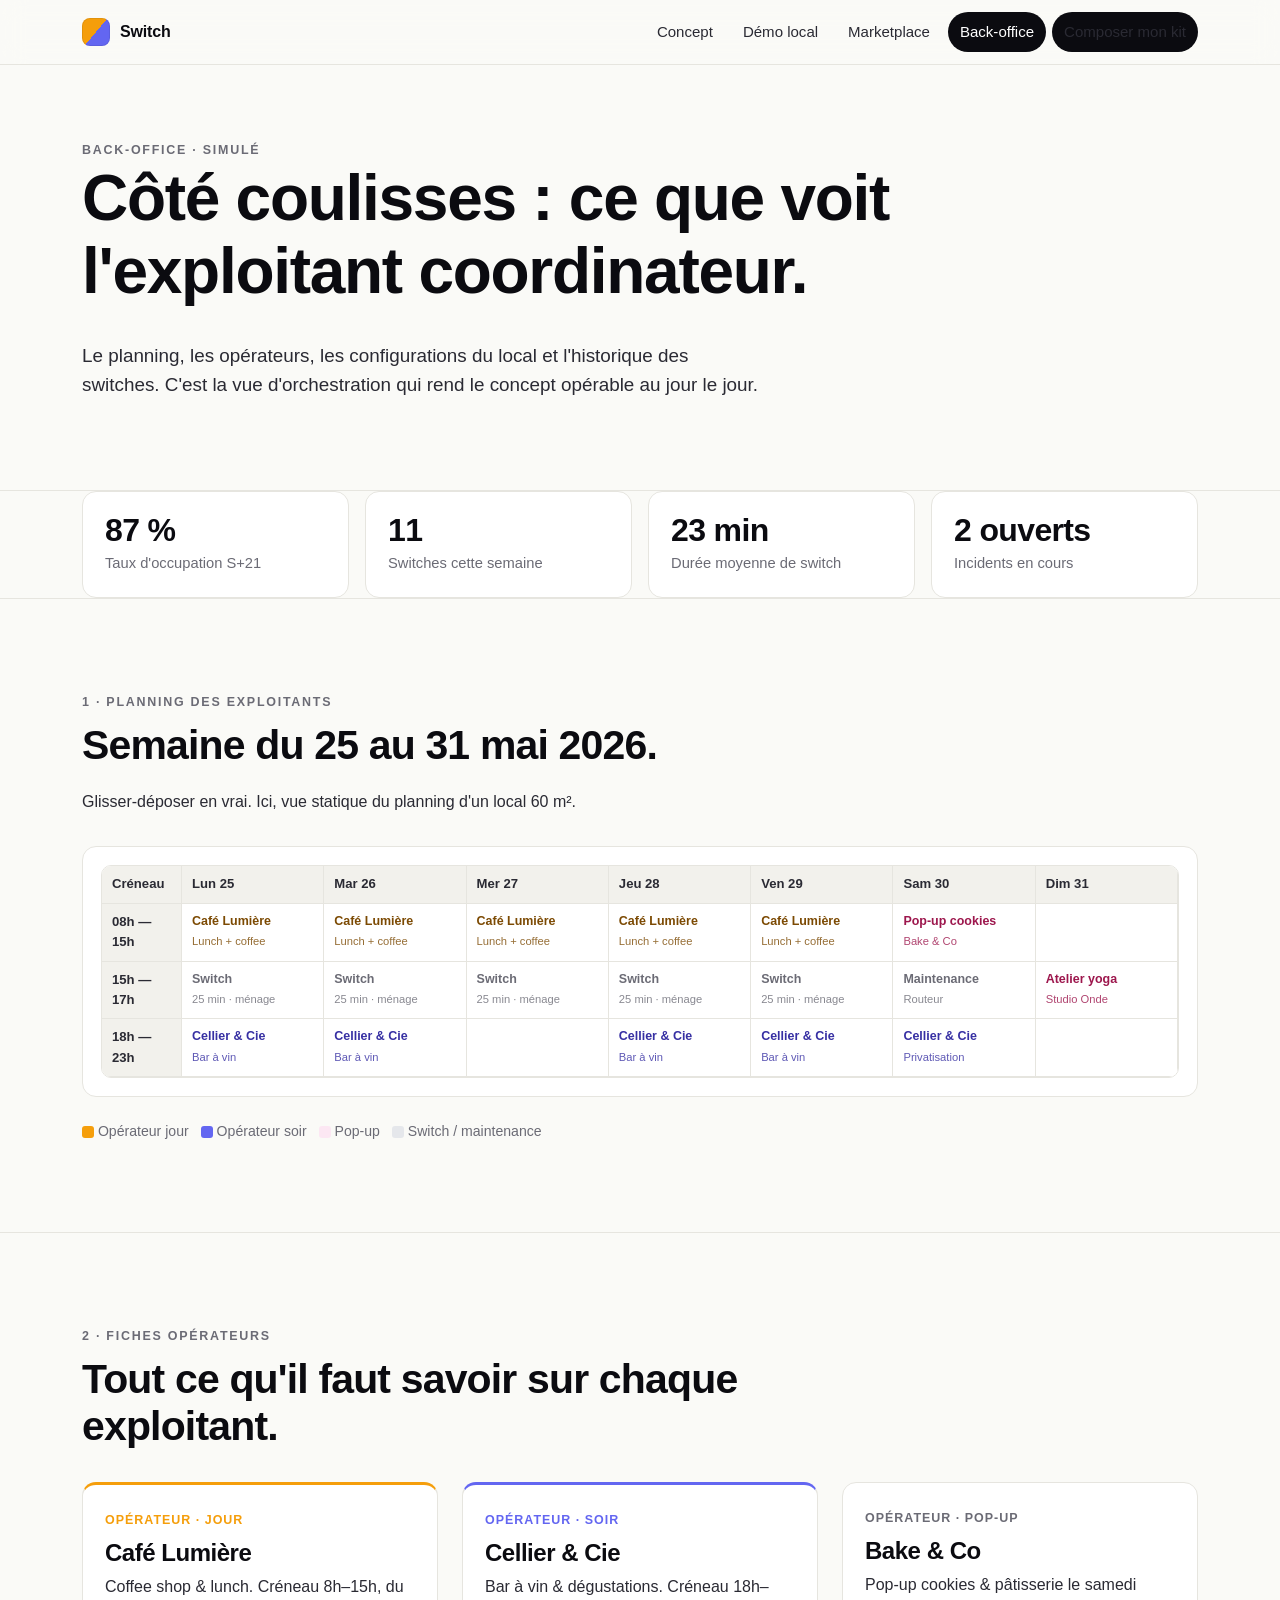
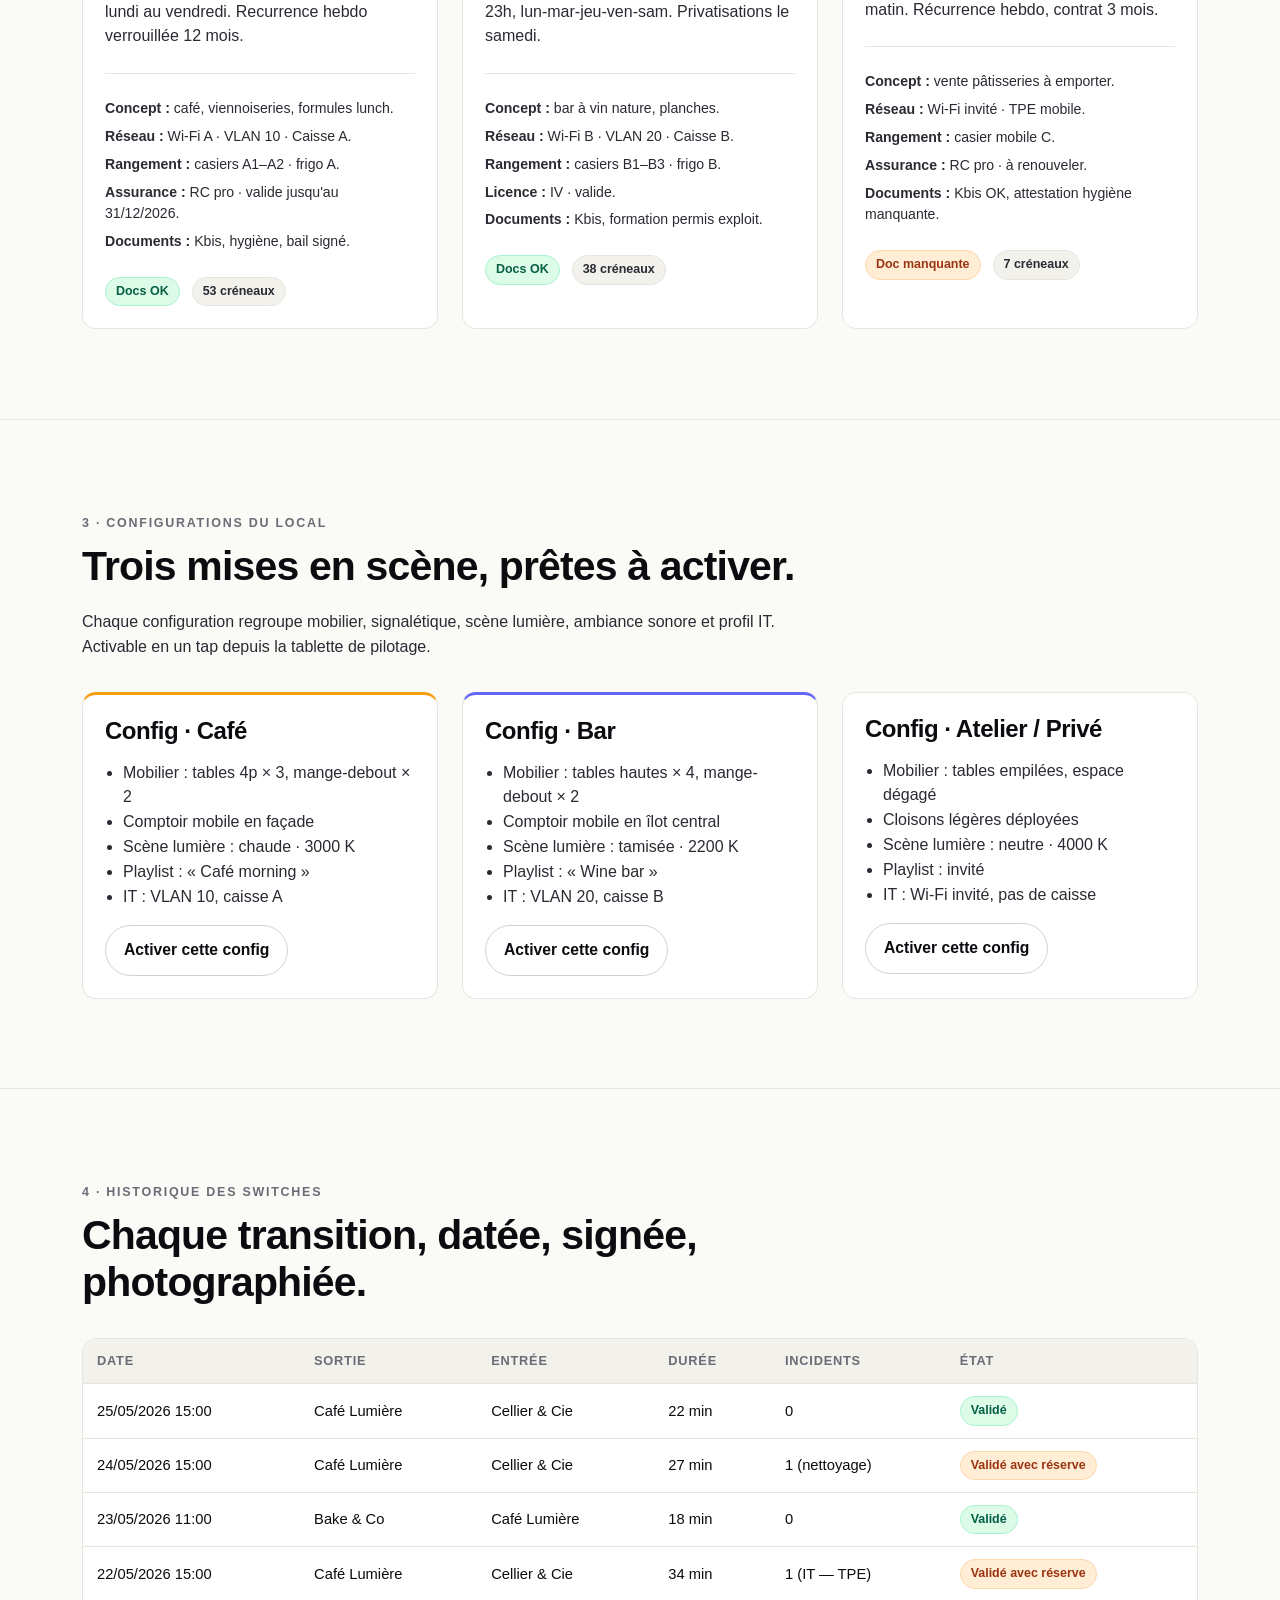
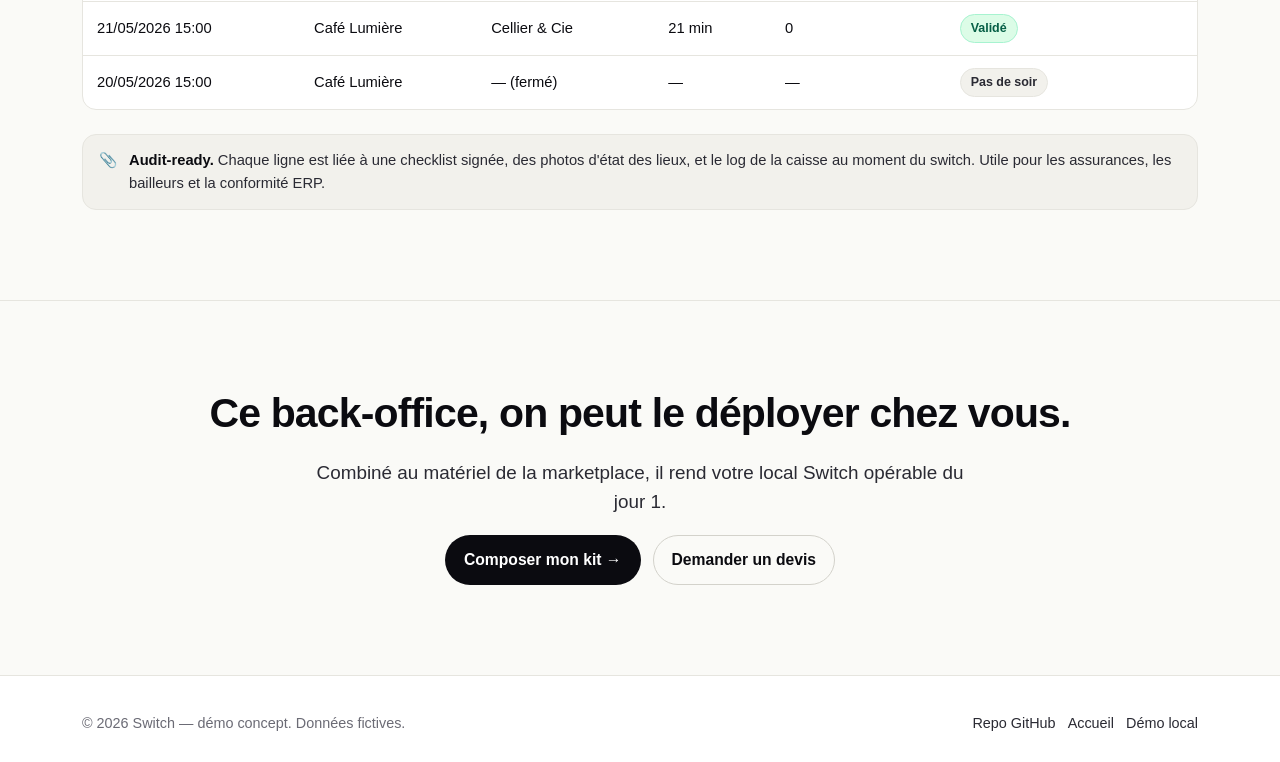
==== docs/backoffice.html @ d5fad893 "Add Switch GitHub Pages demo site (4 pages: concept, demo, marketplace, back-office). Static, no bui" ====
<!doctype html>
<html lang="fr">
<head>
  <meta charset="utf-8" />
  <meta name="viewport" content="width=device-width, initial-scale=1" />
  <title>Switch — Back-office simulé</title>
  <meta name="description" content="Vue back-office : planning des exploitants, fiches opérateurs, configurations du local, checklists et historique des switches." />
  <link rel="preconnect" href="https://rsms.me/" />
  <link rel="stylesheet" href="https://rsms.me/inter/inter.css" />
  <link rel="stylesheet" href="assets/css/style.css" />
  <link rel="icon" href="data:image/svg+xml,%3Csvg xmlns='http://www.w3.org/2000/svg' viewBox='0 0 32 32'%3E%3Cdefs%3E%3ClinearGradient id='g' x1='0' x2='1' y1='0' y2='1'%3E%3Cstop offset='0' stop-color='%23F59E0B'/%3E%3Cstop offset='1' stop-color='%236366F1'/%3E%3C/linearGradient%3E%3C/defs%3E%3Crect width='32' height='32' rx='7' fill='url(%23g)'/%3E%3C/svg%3E" />
</head>
<body>

<header class="nav">
  <div class="container nav-inner">
    <a class="brand" href="index.html">
      <span class="brand-mark" aria-hidden="true"></span>
      <span>Switch</span>
    </a>
    <nav class="nav-links" aria-label="Navigation principale">
      <a href="index.html">Concept</a>
      <a href="demo.html">Démo local</a>
      <a href="marketplace.html">Marketplace</a>
      <a href="backoffice.html">Back-office</a>
      <a class="nav-cta" href="marketplace.html#configurateur">Composer mon kit</a>
    </nav>
    <button class="nav-toggle" aria-label="Ouvrir le menu">☰</button>
  </div>
</header>

<section style="padding-block: clamp(40px, 6vw, 72px);">
  <div class="container">
    <span class="eyebrow">Back-office · simulé</span>
    <h1>Côté coulisses : ce que voit l'exploitant coordinateur.</h1>
    <p class="lead">
      Le planning, les opérateurs, les configurations du local et l'historique des switches. C'est la vue d'orchestration qui rend le concept opérable au jour le jour.
    </p>
  </div>
</section>

<!-- KPIs -->
<section style="padding-block: 0;">
  <div class="container">
    <div class="stats">
      <div class="stat"><div class="num">87 %</div><div class="lbl">Taux d'occupation S+21</div></div>
      <div class="stat"><div class="num">11</div><div class="lbl">Switches cette semaine</div></div>
      <div class="stat"><div class="num">23 min</div><div class="lbl">Durée moyenne de switch</div></div>
      <div class="stat"><div class="num">2 ouverts</div><div class="lbl">Incidents en cours</div></div>
    </div>
  </div>
</section>

<!-- PLANNING -->
<section>
  <div class="container">
    <div class="section-head">
      <span class="eyebrow">1 · Planning des exploitants</span>
      <h2>Semaine du 25 au 31 mai 2026.</h2>
      <p>Glisser-déposer en vrai. Ici, vue statique du planning d'un local 60&nbsp;m².</p>
    </div>

    <div class="planning" aria-label="Planning hebdomadaire">
      <div class="planning-grid">
        <div class="ph">Créneau</div>
        <div class="ph">Lun 25</div>
        <div class="ph">Mar 26</div>
        <div class="ph">Mer 27</div>
        <div class="ph">Jeu 28</div>
        <div class="ph">Ven 29</div>
        <div class="ph">Sam 30</div>
        <div class="ph">Dim 31</div>

        <div class="ph">08h — 15h</div>
        <div class="slot slot--day"><strong>Café Lumière</strong><span>Lunch + coffee</span></div>
        <div class="slot slot--day"><strong>Café Lumière</strong><span>Lunch + coffee</span></div>
        <div class="slot slot--day"><strong>Café Lumière</strong><span>Lunch + coffee</span></div>
        <div class="slot slot--day"><strong>Café Lumière</strong><span>Lunch + coffee</span></div>
        <div class="slot slot--day"><strong>Café Lumière</strong><span>Lunch + coffee</span></div>
        <div class="slot slot--popup"><strong>Pop-up cookies</strong><span>Bake & Co</span></div>
        <div class="slot"></div>

        <div class="ph">15h — 17h</div>
        <div class="slot slot--maint"><strong>Switch</strong><span>25 min · ménage</span></div>
        <div class="slot slot--maint"><strong>Switch</strong><span>25 min · ménage</span></div>
        <div class="slot slot--maint"><strong>Switch</strong><span>25 min · ménage</span></div>
        <div class="slot slot--maint"><strong>Switch</strong><span>25 min · ménage</span></div>
        <div class="slot slot--maint"><strong>Switch</strong><span>25 min · ménage</span></div>
        <div class="slot slot--maint"><strong>Maintenance</strong><span>Routeur</span></div>
        <div class="slot slot--popup"><strong>Atelier yoga</strong><span>Studio Onde</span></div>

        <div class="ph">18h — 23h</div>
        <div class="slot slot--night"><strong>Cellier &amp; Cie</strong><span>Bar à vin</span></div>
        <div class="slot slot--night"><strong>Cellier &amp; Cie</strong><span>Bar à vin</span></div>
        <div class="slot"></div>
        <div class="slot slot--night"><strong>Cellier &amp; Cie</strong><span>Bar à vin</span></div>
        <div class="slot slot--night"><strong>Cellier &amp; Cie</strong><span>Bar à vin</span></div>
        <div class="slot slot--night"><strong>Cellier &amp; Cie</strong><span>Privatisation</span></div>
        <div class="slot"></div>
      </div>
    </div>

    <div class="flex mt-3" style="font-size:.88rem; color: var(--muted);">
      <span><span class="sw" style="background:var(--day); width:12px; height:12px; display:inline-block; border-radius:3px; vertical-align:-2px;"></span> Opérateur jour</span>
      <span><span class="sw" style="background:var(--night); width:12px; height:12px; display:inline-block; border-radius:3px; vertical-align:-2px;"></span> Opérateur soir</span>
      <span><span class="sw" style="background:#FCE7F3; width:12px; height:12px; display:inline-block; border-radius:3px; vertical-align:-2px;"></span> Pop-up</span>
      <span><span class="sw" style="background:#E5E7EB; width:12px; height:12px; display:inline-block; border-radius:3px; vertical-align:-2px;"></span> Switch / maintenance</span>
    </div>
  </div>
</section>

<!-- FICHES OPERATEURS -->
<section>
  <div class="container">
    <div class="section-head">
      <span class="eyebrow">2 · Fiches opérateurs</span>
      <h2>Tout ce qu'il faut savoir sur chaque exploitant.</h2>
    </div>

    <div class="grid grid-3">
      <article class="card card-day">
        <div class="card-flag" style="color:var(--day)">Opérateur · Jour</div>
        <h3>Café Lumière</h3>
        <p>Coffee shop &amp; lunch. Créneau 8h–15h, du lundi au vendredi. Recurrence hebdo verrouillée 12 mois.</p>
        <div class="divider"></div>
        <div style="font-size:.88rem; color: var(--ink-2); display:grid; gap:6px;">
          <div><strong>Concept&nbsp;:</strong> café, viennoiseries, formules lunch.</div>
          <div><strong>Réseau&nbsp;:</strong> Wi-Fi A · VLAN 10 · Caisse A.</div>
          <div><strong>Rangement&nbsp;:</strong> casiers A1–A2 · frigo A.</div>
          <div><strong>Assurance&nbsp;:</strong> RC pro · valide jusqu'au 31/12/2026.</div>
          <div><strong>Documents&nbsp;:</strong> Kbis, hygiène, bail signé.</div>
        </div>
        <div class="flex mt-3">
          <span class="badge badge--ok">Docs OK</span>
          <span class="badge">53 créneaux</span>
        </div>
      </article>

      <article class="card card-night">
        <div class="card-flag" style="color:var(--night)">Opérateur · Soir</div>
        <h3>Cellier &amp; Cie</h3>
        <p>Bar à vin &amp; dégustations. Créneau 18h–23h, lun-mar-jeu-ven-sam. Privatisations le samedi.</p>
        <div class="divider"></div>
        <div style="font-size:.88rem; color: var(--ink-2); display:grid; gap:6px;">
          <div><strong>Concept&nbsp;:</strong> bar à vin nature, planches.</div>
          <div><strong>Réseau&nbsp;:</strong> Wi-Fi B · VLAN 20 · Caisse B.</div>
          <div><strong>Rangement&nbsp;:</strong> casiers B1–B3 · frigo B.</div>
          <div><strong>Licence&nbsp;:</strong> IV · valide.</div>
          <div><strong>Documents&nbsp;:</strong> Kbis, formation permis exploit.</div>
        </div>
        <div class="flex mt-3">
          <span class="badge badge--ok">Docs OK</span>
          <span class="badge">38 créneaux</span>
        </div>
      </article>

      <article class="card">
        <div class="card-flag">Opérateur · Pop-up</div>
        <h3>Bake &amp; Co</h3>
        <p>Pop-up cookies &amp; pâtisserie le samedi matin. Récurrence hebdo, contrat 3 mois.</p>
        <div class="divider"></div>
        <div style="font-size:.88rem; color: var(--ink-2); display:grid; gap:6px;">
          <div><strong>Concept&nbsp;:</strong> vente pâtisseries à emporter.</div>
          <div><strong>Réseau&nbsp;:</strong> Wi-Fi invité · TPE mobile.</div>
          <div><strong>Rangement&nbsp;:</strong> casier mobile C.</div>
          <div><strong>Assurance&nbsp;:</strong> RC pro · à renouveler.</div>
          <div><strong>Documents&nbsp;:</strong> Kbis OK, attestation hygiène manquante.</div>
        </div>
        <div class="flex mt-3">
          <span class="badge badge--warn">Doc manquante</span>
          <span class="badge">7 créneaux</span>
        </div>
      </article>
    </div>
  </div>
</section>

<!-- CONFIGURATIONS LOCAL -->
<section>
  <div class="container">
    <div class="section-head">
      <span class="eyebrow">3 · Configurations du local</span>
      <h2>Trois mises en scène, prêtes à activer.</h2>
      <p>Chaque configuration regroupe mobilier, signalétique, scène lumière, ambiance sonore et profil IT. Activable en un tap depuis la tablette de pilotage.</p>
    </div>

    <div class="grid grid-3">
      <div class="card card-day">
        <h3>Config · Café</h3>
        <ul style="padding-left:18px; color:var(--ink-2);">
          <li>Mobilier&nbsp;: tables 4p × 3, mange-debout × 2</li>
          <li>Comptoir mobile en façade</li>
          <li>Scène lumière&nbsp;: chaude · 3000 K</li>
          <li>Playlist&nbsp;: « Café morning »</li>
          <li>IT&nbsp;: VLAN 10, caisse A</li>
        </ul>
        <a class="btn btn-ghost" href="#">Activer cette config</a>
      </div>
      <div class="card card-night">
        <h3>Config · Bar</h3>
        <ul style="padding-left:18px; color:var(--ink-2);">
          <li>Mobilier&nbsp;: tables hautes × 4, mange-debout × 2</li>
          <li>Comptoir mobile en îlot central</li>
          <li>Scène lumière&nbsp;: tamisée · 2200 K</li>
          <li>Playlist&nbsp;: « Wine bar »</li>
          <li>IT&nbsp;: VLAN 20, caisse B</li>
        </ul>
        <a class="btn btn-ghost" href="#">Activer cette config</a>
      </div>
      <div class="card">
        <h3>Config · Atelier / Privé</h3>
        <ul style="padding-left:18px; color:var(--ink-2);">
          <li>Mobilier&nbsp;: tables empilées, espace dégagé</li>
          <li>Cloisons légères déployées</li>
          <li>Scène lumière&nbsp;: neutre · 4000 K</li>
          <li>Playlist&nbsp;: invité</li>
          <li>IT&nbsp;: Wi-Fi invité, pas de caisse</li>
        </ul>
        <a class="btn btn-ghost" href="#">Activer cette config</a>
      </div>
    </div>
  </div>
</section>

<!-- HISTORIQUE -->
<section>
  <div class="container">
    <div class="section-head">
      <span class="eyebrow">4 · Historique des switches</span>
      <h2>Chaque transition, datée, signée, photographiée.</h2>
    </div>

    <div class="table-wrap">
      <table class="bo">
        <thead>
          <tr>
            <th>Date</th>
            <th>Sortie</th>
            <th>Entrée</th>
            <th>Durée</th>
            <th>Incidents</th>
            <th>État</th>
          </tr>
        </thead>
        <tbody>
          <tr>
            <td>25/05/2026 15:00</td>
            <td>Café Lumière</td>
            <td>Cellier &amp; Cie</td>
            <td>22 min</td>
            <td>0</td>
            <td><span class="badge badge--ok">Validé</span></td>
          </tr>
          <tr>
            <td>24/05/2026 15:00</td>
            <td>Café Lumière</td>
            <td>Cellier &amp; Cie</td>
            <td>27 min</td>
            <td>1 (nettoyage)</td>
            <td><span class="badge badge--warn">Validé avec réserve</span></td>
          </tr>
          <tr>
            <td>23/05/2026 11:00</td>
            <td>Bake &amp; Co</td>
            <td>Café Lumière</td>
            <td>18 min</td>
            <td>0</td>
            <td><span class="badge badge--ok">Validé</span></td>
          </tr>
          <tr>
            <td>22/05/2026 15:00</td>
            <td>Café Lumière</td>
            <td>Cellier &amp; Cie</td>
            <td>34 min</td>
            <td>1 (IT — TPE)</td>
            <td><span class="badge badge--warn">Validé avec réserve</span></td>
          </tr>
          <tr>
            <td>21/05/2026 15:00</td>
            <td>Café Lumière</td>
            <td>Cellier &amp; Cie</td>
            <td>21 min</td>
            <td>0</td>
            <td><span class="badge badge--ok">Validé</span></td>
          </tr>
          <tr>
            <td>20/05/2026 15:00</td>
            <td>Café Lumière</td>
            <td>— (fermé)</td>
            <td>—</td>
            <td>—</td>
            <td><span class="badge">Pas de soir</span></td>
          </tr>
        </tbody>
      </table>
    </div>

    <div class="notice mt-3">
      <span aria-hidden="true">📎</span>
      <div><strong>Audit-ready.</strong> Chaque ligne est liée à une checklist signée, des photos d'état des lieux, et le log de la caisse au moment du switch. Utile pour les assurances, les bailleurs et la conformité ERP.</div>
    </div>
  </div>
</section>

<section>
  <div class="container center">
    <h2>Ce back-office, on peut le déployer chez vous.</h2>
    <p class="lead" style="margin-inline:auto">Combiné au matériel de la marketplace, il rend votre local Switch opérable du jour 1.</p>
    <div class="flex" style="justify-content:center; margin-top: 18px;">
      <a class="btn btn-primary" href="marketplace.html#configurateur">Composer mon kit →</a>
      <a class="btn btn-ghost" href="marketplace.html#devis">Demander un devis</a>
    </div>
  </div>
</section>

<footer class="site">
  <div class="container">
    <div>© <span data-year>2026</span> Switch — démo concept. Données fictives.</div>
    <div class="flex">
      <a href="https://github.com/chtabay/Switch" target="_blank" rel="noopener">Repo GitHub</a>
      <a href="index.html">Accueil</a>
      <a href="demo.html">Démo local</a>
    </div>
  </div>
</footer>

<script src="assets/js/main.js" defer></script>
</body>
</html>
---- docs/assets/css/style.css ----
/* ============================================================
   SWITCH — Design system
   Un local. Plusieurs commerces. Zéro chaos.
   ============================================================ */

:root {
  --bg: #FAFAF7;
  --bg-elev: #FFFFFF;
  --bg-soft: #F2F1EC;
  --ink: #0B0B10;
  --ink-2: #2A2A33;
  --muted: #6B6B75;
  --line: #E6E5DF;
  --line-strong: #D3D2CB;

  /* Switch — deux moments de la journée */
  --day: #F59E0B;          /* Ambre, café/jour */
  --day-soft: #FEF3C7;
  --night: #6366F1;        /* Indigo, bar/soir */
  --night-soft: #E0E7FF;

  --ok: #10B981;
  --warn: #F97316;
  --err: #EF4444;

  --radius: 14px;
  --radius-sm: 8px;
  --radius-lg: 22px;

  --shadow-sm: 0 1px 2px rgba(11, 11, 16, 0.04), 0 1px 1px rgba(11, 11, 16, 0.03);
  --shadow: 0 6px 24px rgba(11, 11, 16, 0.06), 0 2px 6px rgba(11, 11, 16, 0.04);
  --shadow-lg: 0 24px 60px rgba(11, 11, 16, 0.10), 0 8px 20px rgba(11, 11, 16, 0.06);

  --maxw: 1180px;
  --gutter: clamp(16px, 4vw, 32px);

  --font-sans: "Inter", -apple-system, BlinkMacSystemFont, "Segoe UI",
    Roboto, "Helvetica Neue", Arial, sans-serif;
  --font-mono: "JetBrains Mono", ui-monospace, SFMono-Regular, Menlo,
    Consolas, monospace;
}

/* ---------- Reset léger ---------- */
*, *::before, *::after { box-sizing: border-box; }
html { -webkit-text-size-adjust: 100%; scroll-behavior: smooth; }
body {
  margin: 0;
  background: var(--bg);
  color: var(--ink);
  font-family: var(--font-sans);
  font-size: 16px;
  line-height: 1.55;
  -webkit-font-smoothing: antialiased;
  text-rendering: optimizeLegibility;
}
img, svg { display: block; max-width: 100%; }
a { color: inherit; text-decoration: none; }
button { font: inherit; cursor: pointer; }

/* ---------- Typo ---------- */
h1, h2, h3, h4 {
  margin: 0 0 .5em;
  font-weight: 650;
  letter-spacing: -0.02em;
  line-height: 1.15;
}
h1 { font-size: clamp(2.2rem, 5vw + .5rem, 4rem); }
h2 { font-size: clamp(1.7rem, 2.2vw + .8rem, 2.6rem); }
h3 { font-size: clamp(1.15rem, 1vw + .8rem, 1.5rem); }
h4 { font-size: 1.05rem; }
p { margin: 0 0 1em; color: var(--ink-2); }
.lead { font-size: 1.18rem; color: var(--ink-2); max-width: 65ch; }
.muted { color: var(--muted); }
.eyebrow {
  text-transform: uppercase;
  letter-spacing: .14em;
  font-size: .78rem;
  font-weight: 600;
  color: var(--muted);
}

/* ---------- Layout ---------- */
.container {
  width: 100%;
  max-width: var(--maxw);
  margin: 0 auto;
  padding-inline: var(--gutter);
}
section { padding-block: clamp(48px, 7vw, 96px); }
section + section { border-top: 1px solid var(--line); }
.grid { display: grid; gap: clamp(16px, 2vw, 24px); }
.grid-2 { grid-template-columns: repeat(2, minmax(0, 1fr)); }
.grid-3 { grid-template-columns: repeat(3, minmax(0, 1fr)); }
.grid-4 { grid-template-columns: repeat(4, minmax(0, 1fr)); }
@media (max-width: 900px) {
  .grid-3, .grid-4 { grid-template-columns: repeat(2, minmax(0, 1fr)); }
}
@media (max-width: 600px) {
  .grid-2, .grid-3, .grid-4 { grid-template-columns: 1fr; }
}

/* ---------- Navbar ---------- */
.nav {
  position: sticky;
  top: 0;
  z-index: 50;
  background: rgba(250, 250, 247, .82);
  backdrop-filter: saturate(140%) blur(12px);
  -webkit-backdrop-filter: saturate(140%) blur(12px);
  border-bottom: 1px solid var(--line);
}
.nav-inner {
  display: flex;
  align-items: center;
  justify-content: space-between;
  height: 64px;
}
.brand {
  display: inline-flex;
  align-items: center;
  gap: 10px;
  font-weight: 700;
  letter-spacing: -.01em;
}
.brand-mark {
  width: 28px; height: 28px;
  border-radius: 8px;
  background:
    conic-gradient(from 220deg at 50% 50%, var(--day) 0 50%, var(--night) 50% 100%);
  box-shadow: inset 0 0 0 1px rgba(0, 0, 0, .08);
}
.nav-links {
  display: flex; gap: 6px; align-items: center;
}
.nav-links a {
  padding: 8px 12px;
  border-radius: 999px;
  color: var(--ink-2);
  font-size: .94rem;
  font-weight: 500;
}
.nav-links a:hover { background: var(--bg-soft); color: var(--ink); }
.nav-links a.is-active { background: var(--ink); color: var(--bg-elev); }
.nav-cta {
  background: var(--ink);
  color: var(--bg-elev);
  padding: 9px 14px;
  border-radius: 999px;
  font-weight: 600;
  font-size: .92rem;
}
.nav-toggle {
  display: none;
  background: transparent;
  border: 1px solid var(--line-strong);
  border-radius: 10px;
  padding: 8px 10px;
}
@media (max-width: 760px) {
  .nav-links { display: none; }
  .nav-toggle { display: inline-flex; }
  .nav-links.is-open {
    display: flex;
    position: absolute;
    top: 64px; left: 0; right: 0;
    flex-direction: column;
    background: var(--bg-elev);
    padding: 12px var(--gutter);
    border-bottom: 1px solid var(--line);
    gap: 2px;
  }
}

/* ---------- Boutons ---------- */
.btn {
  display: inline-flex;
  align-items: center;
  gap: 8px;
  padding: 12px 18px;
  border-radius: 999px;
  font-weight: 600;
  font-size: .98rem;
  border: 1px solid transparent;
  transition: transform .12s ease, background .15s ease, border-color .15s ease;
  white-space: nowrap;
}
.btn:active { transform: translateY(1px); }
.btn-primary { background: var(--ink); color: var(--bg-elev); }
.btn-primary:hover { background: #1a1a23; }
.btn-ghost { background: transparent; color: var(--ink); border-color: var(--line-strong); }
.btn-ghost:hover { background: var(--bg-soft); }
.btn-day { background: var(--day); color: #2a1f00; }
.btn-night { background: var(--night); color: #fff; }

/* ---------- Hero ---------- */
.hero {
  padding-block: clamp(64px, 10vw, 140px);
  background:
    radial-gradient(1200px 500px at 100% -10%, rgba(99, 102, 241, .12), transparent 60%),
    radial-gradient(900px 400px at -10% 110%, rgba(245, 158, 11, .18), transparent 60%);
}
.hero-inner {
  display: grid;
  grid-template-columns: 1.15fr .85fr;
  gap: clamp(24px, 4vw, 56px);
  align-items: center;
}
@media (max-width: 900px) { .hero-inner { grid-template-columns: 1fr; } }
.hero h1 .switch-word {
  display: inline-block;
  background: linear-gradient(95deg, var(--day) 0%, var(--day) 45%, var(--night) 55%, var(--night) 100%);
  background-size: 200% 100%;
  -webkit-background-clip: text;
  background-clip: text;
  color: transparent;
  animation: shift 8s ease-in-out infinite;
}
@keyframes shift {
  0%, 100% { background-position: 0% 50%; }
  50% { background-position: 100% 50%; }
}
.hero-actions { display: flex; gap: 12px; flex-wrap: wrap; margin-top: 22px; }
.hero-meta {
  display: flex; gap: 22px; flex-wrap: wrap;
  margin-top: 28px; color: var(--muted);
  font-size: .92rem;
}
.hero-meta strong { color: var(--ink); font-weight: 650; }

/* Hero visuel : "deux états" d'un même local */
.local-card {
  position: relative;
  border-radius: var(--radius-lg);
  background: var(--bg-elev);
  border: 1px solid var(--line);
  box-shadow: var(--shadow-lg);
  overflow: hidden;
  aspect-ratio: 4 / 3.2;
}
.local-card .scene {
  position: absolute; inset: 0;
  display: grid;
  grid-template-rows: auto 1fr auto;
  transition: opacity .6s ease, transform .6s ease;
}
.local-card .scene.is-hidden { opacity: 0; pointer-events: none; transform: scale(.98); }
.local-card .scene-head {
  display: flex; align-items: center; justify-content: space-between;
  padding: 14px 18px;
  font-weight: 700;
  font-size: .92rem;
  border-bottom: 1px solid var(--line);
}
.local-card .scene-head .pill { font-size: .78rem; padding: 4px 10px; border-radius: 999px; }
.scene--day { background: linear-gradient(180deg, #FFFBEB 0%, #FFFFFF 60%); }
.scene--day .pill { background: var(--day-soft); color: #7C4A03; }
.scene--night { background: linear-gradient(180deg, #EEF0FF 0%, #FFFFFF 60%); }
.scene--night .pill { background: var(--night-soft); color: #3730A3; }
.scene-floor {
  display: grid;
  grid-template-columns: 1.2fr 1fr;
  gap: 14px;
  padding: 18px;
}
.zone {
  border: 1px dashed var(--line-strong);
  border-radius: var(--radius);
  padding: 12px;
  min-height: 90px;
  background: rgba(255, 255, 255, .65);
  font-size: .86rem;
  color: var(--ink-2);
}
.zone strong { color: var(--ink); display: block; margin-bottom: 4px; font-size: .82rem; }
.scene-bar {
  display: flex; gap: 8px;
  padding: 12px 18px 16px;
  font-size: .82rem;
  color: var(--muted);
  border-top: 1px dashed var(--line);
}
.scene-bar .dot { width: 10px; height: 10px; border-radius: 50%; align-self: center; }
.scene--day .dot { background: var(--day); }
.scene--night .dot { background: var(--night); }
.switch-toggle {
  position: absolute;
  left: 50%; bottom: 14px;
  transform: translateX(-50%);
  background: var(--ink);
  color: var(--bg-elev);
  border-radius: 999px;
  padding: 10px 14px;
  display: inline-flex; align-items: center; gap: 10px;
  font-size: .85rem; font-weight: 600;
  border: none; cursor: pointer;
  box-shadow: var(--shadow);
}
.switch-toggle .knob {
  width: 26px; height: 14px; border-radius: 999px;
  background: rgba(255, 255, 255, .25);
  position: relative;
}
.switch-toggle .knob::after {
  content: "";
  position: absolute; top: 2px; left: 2px;
  width: 10px; height: 10px; border-radius: 50%;
  background: var(--day);
  transition: transform .25s ease, background .25s ease;
}
.local-card[data-mode="night"] .switch-toggle .knob::after {
  transform: translateX(12px);
  background: var(--night);
}

/* ---------- Cards ---------- */
.card {
  background: var(--bg-elev);
  border: 1px solid var(--line);
  border-radius: var(--radius);
  padding: 22px;
  transition: transform .15s ease, box-shadow .15s ease, border-color .15s ease;
}
.card:hover { box-shadow: var(--shadow); border-color: var(--line-strong); }
.card h3 { margin-bottom: .35em; }
.card p { color: var(--ink-2); margin-bottom: 0; }
.card .icon {
  width: 38px; height: 38px;
  border-radius: 10px;
  background: var(--bg-soft);
  display: inline-flex; align-items: center; justify-content: center;
  margin-bottom: 14px;
  font-size: 1.2rem;
}
.card-flag {
  display: inline-flex;
  align-items: center;
  gap: 6px;
  font-size: .78rem;
  font-weight: 600;
  text-transform: uppercase;
  letter-spacing: .08em;
  margin-bottom: 8px;
  color: var(--muted);
}
.card-day { border-top: 3px solid var(--day); }
.card-night { border-top: 3px solid var(--night); }
.card-ink { border-top: 3px solid var(--ink); }

/* ---------- Badges / pills ---------- */
.badge {
  display: inline-flex;
  align-items: center;
  gap: 6px;
  padding: 4px 10px;
  border-radius: 999px;
  font-size: .78rem;
  font-weight: 600;
  background: var(--bg-soft);
  color: var(--ink-2);
  border: 1px solid var(--line);
}
.badge--day { background: var(--day-soft); color: #7C4A03; border-color: #F8D38B; }
.badge--night { background: var(--night-soft); color: #3730A3; border-color: #C7D2FE; }
.badge--ok { background: #DCFCE7; color: #065F46; border-color: #A7F3D0; }
.badge--warn { background: #FFEDD5; color: #9A3412; border-color: #FED7AA; }
.badge--err { background: #FEE2E2; color: #991B1B; border-color: #FECACA; }

/* ---------- Timeline ---------- */
.timeline {
  position: relative;
  margin-top: 24px;
  border-radius: var(--radius-lg);
  background: var(--bg-elev);
  border: 1px solid var(--line);
  padding: 24px;
}
.timeline-track {
  position: relative;
  height: 56px;
  background: linear-gradient(90deg,
    var(--day) 0%, var(--day) 38%,
    #C7C7CC 38%, #C7C7CC 42%,
    var(--night) 42%, var(--night) 92%,
    #C7C7CC 92%, #C7C7CC 100%);
  border-radius: 12px;
  overflow: hidden;
}
.timeline-marker {
  position: absolute;
  top: 0; bottom: 0;
  width: 2px;
  background: rgba(255, 255, 255, .85);
}
.timeline-label {
  position: absolute;
  top: 100%;
  transform: translate(-50%, 8px);
  font-size: .78rem;
  color: var(--muted);
  white-space: nowrap;
}
.timeline-segment {
  position: absolute;
  top: 50%;
  transform: translateY(-50%);
  color: #fff;
  font-weight: 600;
  font-size: .82rem;
  padding: 4px 10px;
  border-radius: 999px;
  background: rgba(0, 0, 0, .35);
}
.timeline-legend {
  display: flex; flex-wrap: wrap; gap: 18px;
  margin-top: 36px;
  font-size: .9rem;
  color: var(--muted);
}
.timeline-legend .sw { display: inline-block; width: 12px; height: 12px; border-radius: 3px; margin-right: 6px; vertical-align: -2px; }

/* ---------- Stats ---------- */
.stats { display: grid; grid-template-columns: repeat(4, minmax(0,1fr)); gap: 16px; }
@media (max-width: 800px) { .stats { grid-template-columns: repeat(2, 1fr); } }
.stat {
  padding: 22px;
  border: 1px solid var(--line);
  border-radius: var(--radius);
  background: var(--bg-elev);
}
.stat .num {
  font-size: 2rem;
  font-weight: 700;
  letter-spacing: -.02em;
  line-height: 1;
  margin-bottom: 6px;
}
.stat .lbl { color: var(--muted); font-size: .92rem; }

/* ---------- Steps ---------- */
.steps { counter-reset: step; display: grid; gap: 14px; }
.step {
  display: grid;
  grid-template-columns: 44px 1fr;
  gap: 14px;
  padding: 18px;
  background: var(--bg-elev);
  border: 1px solid var(--line);
  border-radius: var(--radius);
}
.step::before {
  counter-increment: step;
  content: counter(step, decimal-leading-zero);
  font-family: var(--font-mono);
  font-weight: 600;
  color: var(--muted);
  display: inline-flex; align-items: center; justify-content: center;
  background: var(--bg-soft);
  border-radius: 10px;
}

/* ---------- Checklist ---------- */
.checklist {
  background: var(--bg-elev);
  border: 1px solid var(--line);
  border-radius: var(--radius);
  overflow: hidden;
}
.checklist > h3 {
  padding: 16px 18px;
  margin: 0;
  border-bottom: 1px solid var(--line);
  display: flex; align-items: center; gap: 10px;
}
.check-item {
  display: grid;
  grid-template-columns: 32px 1fr auto;
  gap: 12px;
  padding: 12px 18px;
  border-bottom: 1px solid var(--line);
  align-items: center;
  font-size: .95rem;
}
.check-item:last-child { border-bottom: 0; }
.check-item input[type="checkbox"] {
  appearance: none;
  width: 20px; height: 20px;
  border: 1.5px solid var(--line-strong);
  border-radius: 6px;
  display: inline-grid; place-items: center;
  cursor: pointer;
  transition: background .12s ease, border-color .12s ease;
}
.check-item input[type="checkbox"]:checked {
  background: var(--ink);
  border-color: var(--ink);
}
.check-item input[type="checkbox"]:checked::after {
  content: "";
  width: 10px; height: 6px;
  border-left: 2px solid #fff;
  border-bottom: 2px solid #fff;
  transform: translateY(-2px) rotate(-45deg);
}
.check-item.is-done label { text-decoration: line-through; color: var(--muted); }
.check-progress {
  height: 4px;
  background: var(--bg-soft);
  position: relative;
  overflow: hidden;
}
.check-progress > span {
  display: block;
  height: 100%;
  background: var(--ink);
  width: 0%;
  transition: width .3s ease;
}

/* ---------- Tables ---------- */
.table-wrap {
  border: 1px solid var(--line);
  border-radius: var(--radius);
  overflow: hidden;
  background: var(--bg-elev);
}
table.bo {
  width: 100%;
  border-collapse: collapse;
  font-size: .92rem;
}
.bo th, .bo td {
  text-align: left;
  padding: 12px 14px;
  border-bottom: 1px solid var(--line);
  vertical-align: middle;
}
.bo thead th {
  background: var(--bg-soft);
  font-weight: 600;
  font-size: .8rem;
  text-transform: uppercase;
  letter-spacing: .06em;
  color: var(--muted);
}
.bo tbody tr:last-child td { border-bottom: 0; }

/* ---------- Planning ---------- */
.planning {
  background: var(--bg-elev);
  border: 1px solid var(--line);
  border-radius: var(--radius);
  padding: 18px;
  overflow-x: auto;
}
.planning-grid {
  display: grid;
  grid-template-columns: 80px repeat(7, minmax(110px, 1fr));
  border: 1px solid var(--line);
  border-radius: 10px;
  overflow: hidden;
  min-width: 760px;
}
.planning-grid > div {
  padding: 8px 10px;
  border-right: 1px solid var(--line);
  border-bottom: 1px solid var(--line);
  font-size: .82rem;
  background: var(--bg-elev);
}
.planning-grid .ph { background: var(--bg-soft); font-weight: 600; color: var(--ink-2); }
.planning-grid .slot { min-height: 42px; position: relative; }
.slot--day { background: var(--day-soft); color: #7C4A03; }
.slot--night { background: var(--night-soft); color: #3730A3; }
.slot--maint { background: repeating-linear-gradient(45deg, #F3F4F6, #F3F4F6 6px, #E5E7EB 6px, #E5E7EB 12px); color: var(--muted); }
.slot--popup { background: #FCE7F3; color: #9D174D; }
.slot strong { display: block; font-size: .78rem; }
.slot span { font-size: .7rem; opacity: .8; }

/* ---------- Marketplace ---------- */
.pack {
  display: flex; flex-direction: column;
  padding: 26px;
  border: 1px solid var(--line);
  border-radius: var(--radius);
  background: var(--bg-elev);
  position: relative;
}
.pack--featured {
  border-color: var(--ink);
  background:
    linear-gradient(180deg, #fff 0%, #fff 100%) padding-box,
    linear-gradient(135deg, var(--day), var(--night)) border-box;
  border: 1.5px solid transparent;
  box-shadow: var(--shadow);
}
.pack--featured::before {
  content: "Recommandé";
  position: absolute;
  top: -12px; left: 24px;
  background: var(--ink); color: #fff;
  font-size: .72rem; font-weight: 700;
  padding: 5px 10px; border-radius: 999px;
  letter-spacing: .04em; text-transform: uppercase;
}
.pack h3 { margin-bottom: .15em; }
.pack .price {
  display: flex; align-items: baseline; gap: 6px;
  margin: 12px 0 18px;
}
.pack .price .num { font-size: 2rem; font-weight: 700; letter-spacing: -.02em; }
.pack .price .unit { color: var(--muted); font-size: .9rem; }
.pack ul {
  list-style: none; padding: 0; margin: 0 0 22px;
  display: grid; gap: 8px;
}
.pack ul li {
  position: relative;
  padding-left: 22px;
  font-size: .94rem;
  color: var(--ink-2);
}
.pack ul li::before {
  content: "";
  position: absolute; left: 0; top: 8px;
  width: 14px; height: 8px;
  border-left: 2px solid var(--ok);
  border-bottom: 2px solid var(--ok);
  transform: rotate(-45deg);
}
.pack .btn { align-self: flex-start; margin-top: auto; }

.product {
  display: flex; flex-direction: column;
  padding: 18px;
  background: var(--bg-elev);
  border: 1px solid var(--line);
  border-radius: var(--radius);
}
.product .thumb {
  aspect-ratio: 4 / 3;
  border-radius: 10px;
  background: var(--bg-soft);
  margin-bottom: 14px;
  display: grid; place-items: center;
  color: var(--muted);
  font-size: 2rem;
  border: 1px solid var(--line);
}
.product h4 { margin: 0 0 4px; font-size: 1rem; }
.product .meta { color: var(--muted); font-size: .84rem; margin-bottom: 10px; }
.product .row { display: flex; justify-content: space-between; align-items: center; margin-top: auto; gap: 8px; }
.product .row .price { font-weight: 700; }
.product .row .btn { padding: 7px 12px; font-size: .82rem; }

/* ---------- Configurateur ---------- */
.configurator {
  display: grid;
  grid-template-columns: 1.2fr .8fr;
  gap: 18px;
}
@media (max-width: 900px) { .configurator { grid-template-columns: 1fr; } }
.configurator .panel {
  background: var(--bg-elev);
  border: 1px solid var(--line);
  border-radius: var(--radius);
  padding: 22px;
}
.config-q { margin-bottom: 22px; }
.config-q label.q { display:block; font-weight: 600; margin-bottom: 10px; }
.opt-row { display: flex; gap: 8px; flex-wrap: wrap; }
.opt {
  border: 1px solid var(--line-strong);
  background: var(--bg-elev);
  padding: 9px 14px;
  border-radius: 999px;
  font-size: .9rem;
  cursor: pointer;
  transition: background .12s ease, border-color .12s ease, color .12s ease;
}
.opt:hover { background: var(--bg-soft); }
.opt.is-active { background: var(--ink); color: #fff; border-color: var(--ink); }

.summary {
  background: var(--bg-elev);
  border: 1px solid var(--line);
  border-radius: var(--radius);
  padding: 22px;
  position: sticky;
  top: 80px;
}
.summary .line {
  display: flex; justify-content: space-between;
  padding: 10px 0;
  border-bottom: 1px dashed var(--line);
  font-size: .94rem;
}
.summary .line:last-of-type { border-bottom: 0; }
.summary .total {
  display: flex; justify-content: space-between;
  margin-top: 14px;
  padding-top: 14px;
  border-top: 1px solid var(--line-strong);
  font-weight: 700;
  font-size: 1.1rem;
}

/* ---------- Form ---------- */
.field { display: grid; gap: 6px; margin-bottom: 14px; }
.field label { font-size: .85rem; color: var(--ink-2); font-weight: 500; }
.field input, .field select, .field textarea {
  font: inherit; color: var(--ink);
  padding: 10px 12px;
  border-radius: 10px;
  border: 1px solid var(--line-strong);
  background: var(--bg-elev);
  transition: border-color .12s ease, box-shadow .12s ease;
}
.field input:focus, .field select:focus, .field textarea:focus {
  outline: none;
  border-color: var(--ink);
  box-shadow: 0 0 0 4px rgba(11, 11, 16, .08);
}
.field textarea { resize: vertical; min-height: 88px; }

/* ---------- Banner notice ---------- */
.notice {
  display: flex; gap: 12px; align-items: flex-start;
  padding: 14px 16px;
  border-radius: var(--radius);
  background: var(--bg-soft);
  border: 1px solid var(--line);
  color: var(--ink-2);
  font-size: .92rem;
}
.notice strong { color: var(--ink); }

/* ---------- Footer ---------- */
footer.site {
  border-top: 1px solid var(--line);
  padding-block: 36px 28px;
  background: var(--bg-elev);
}
footer.site .container {
  display: flex; justify-content: space-between; gap: 16px;
  flex-wrap: wrap;
  align-items: center;
  color: var(--muted);
  font-size: .9rem;
}
footer.site a { color: var(--ink-2); }
footer.site a:hover { color: var(--ink); }

/* ---------- Utility ---------- */
.center { text-align: center; }
.mt-0 { margin-top: 0; }
.mt-1 { margin-top: 8px; }
.mt-2 { margin-top: 16px; }
.mt-3 { margin-top: 24px; }
.mt-4 { margin-top: 32px; }
.mb-0 { margin-bottom: 0; }
.flex { display: flex; gap: 12px; flex-wrap: wrap; }
.flex-between { display: flex; justify-content: space-between; align-items: center; gap: 12px; flex-wrap: wrap; }
.divider { height: 1px; background: var(--line); margin-block: 24px; }
.section-head { max-width: 720px; margin-bottom: 32px; }
.section-head .eyebrow { margin-bottom: 10px; display: inline-block; }
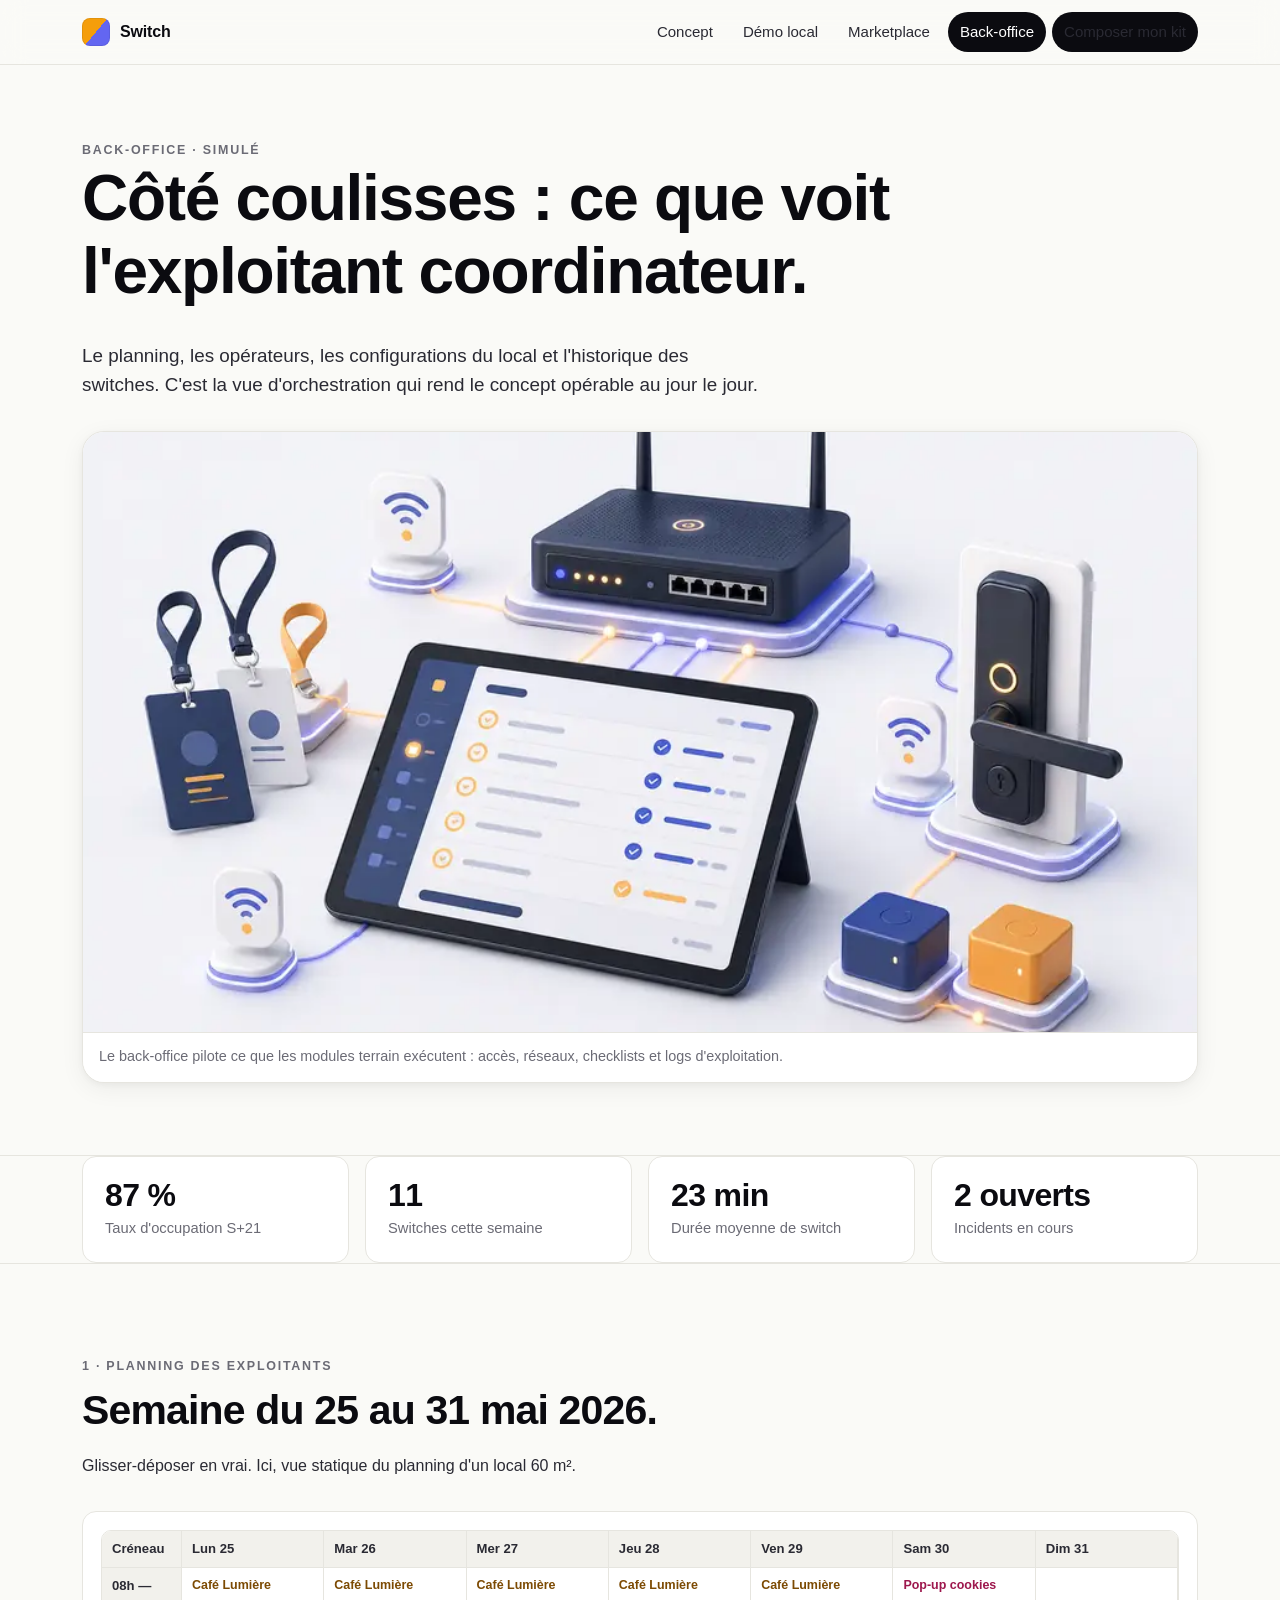
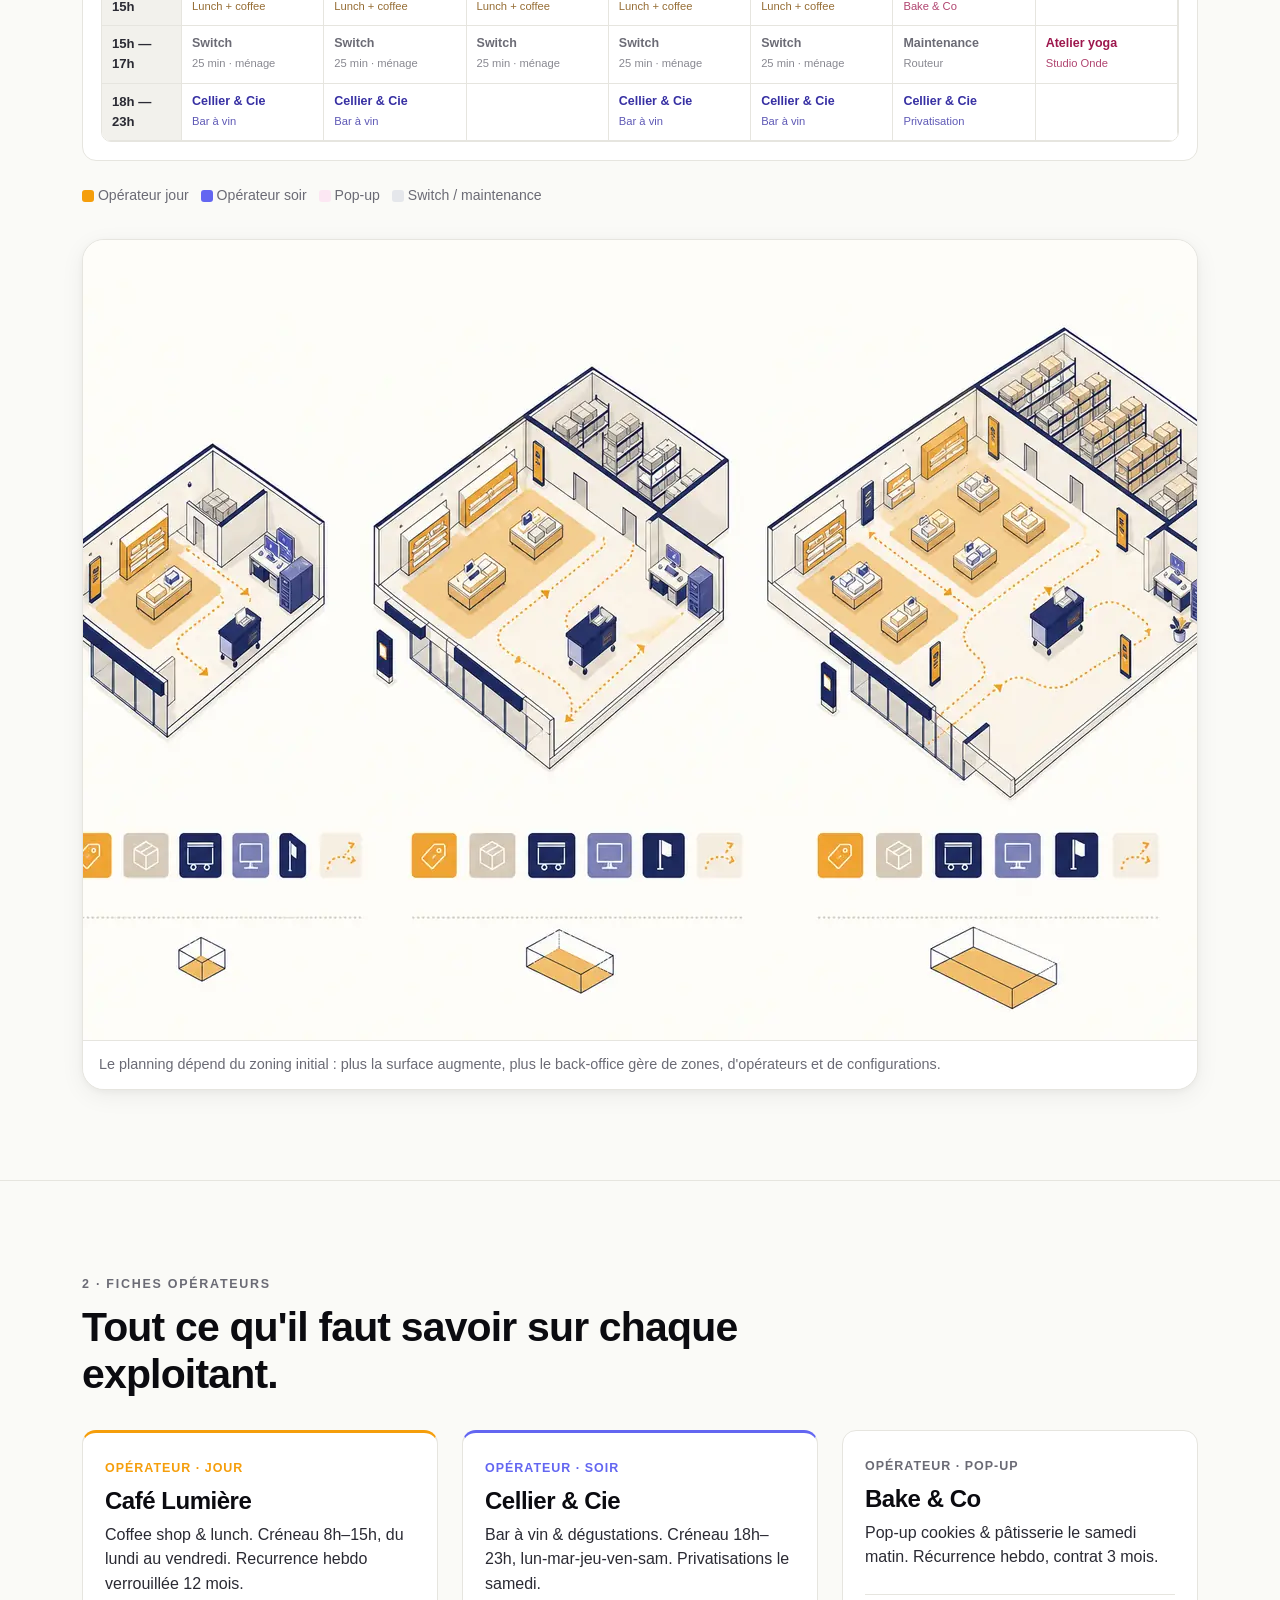
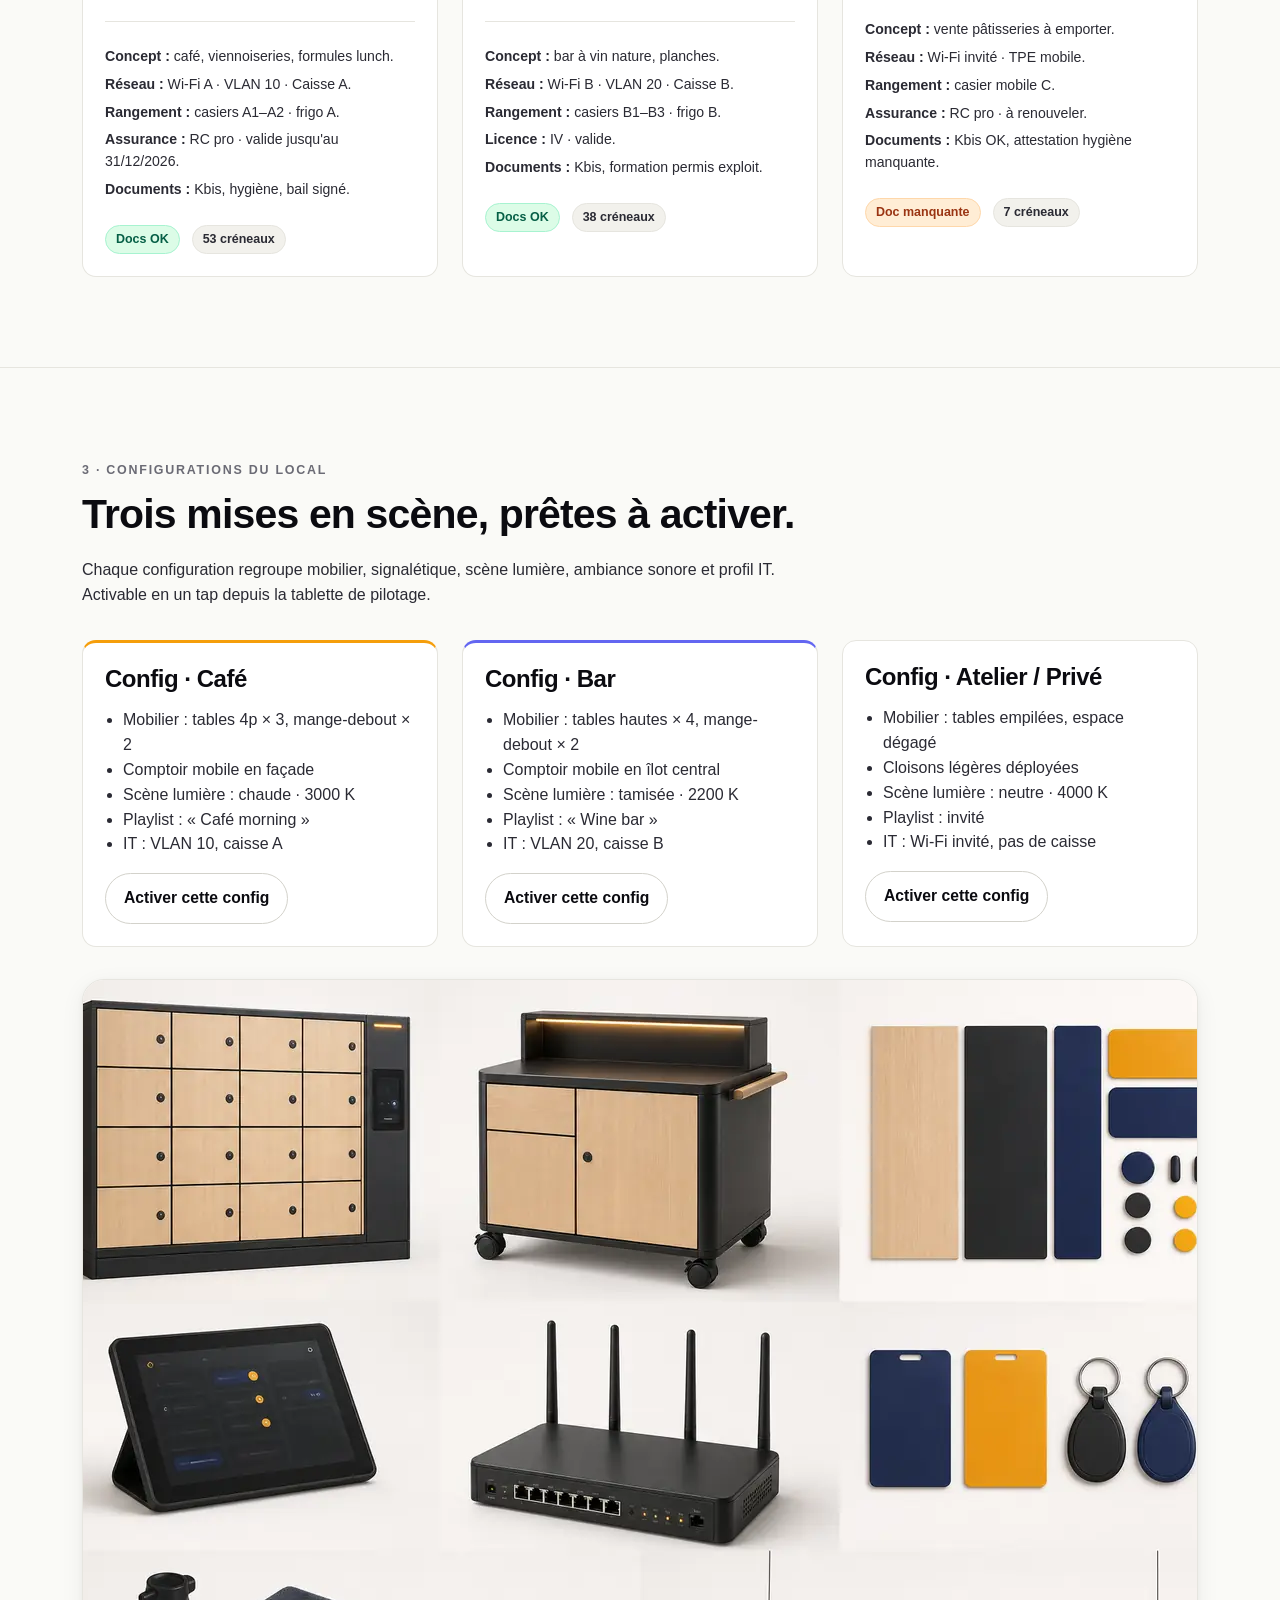
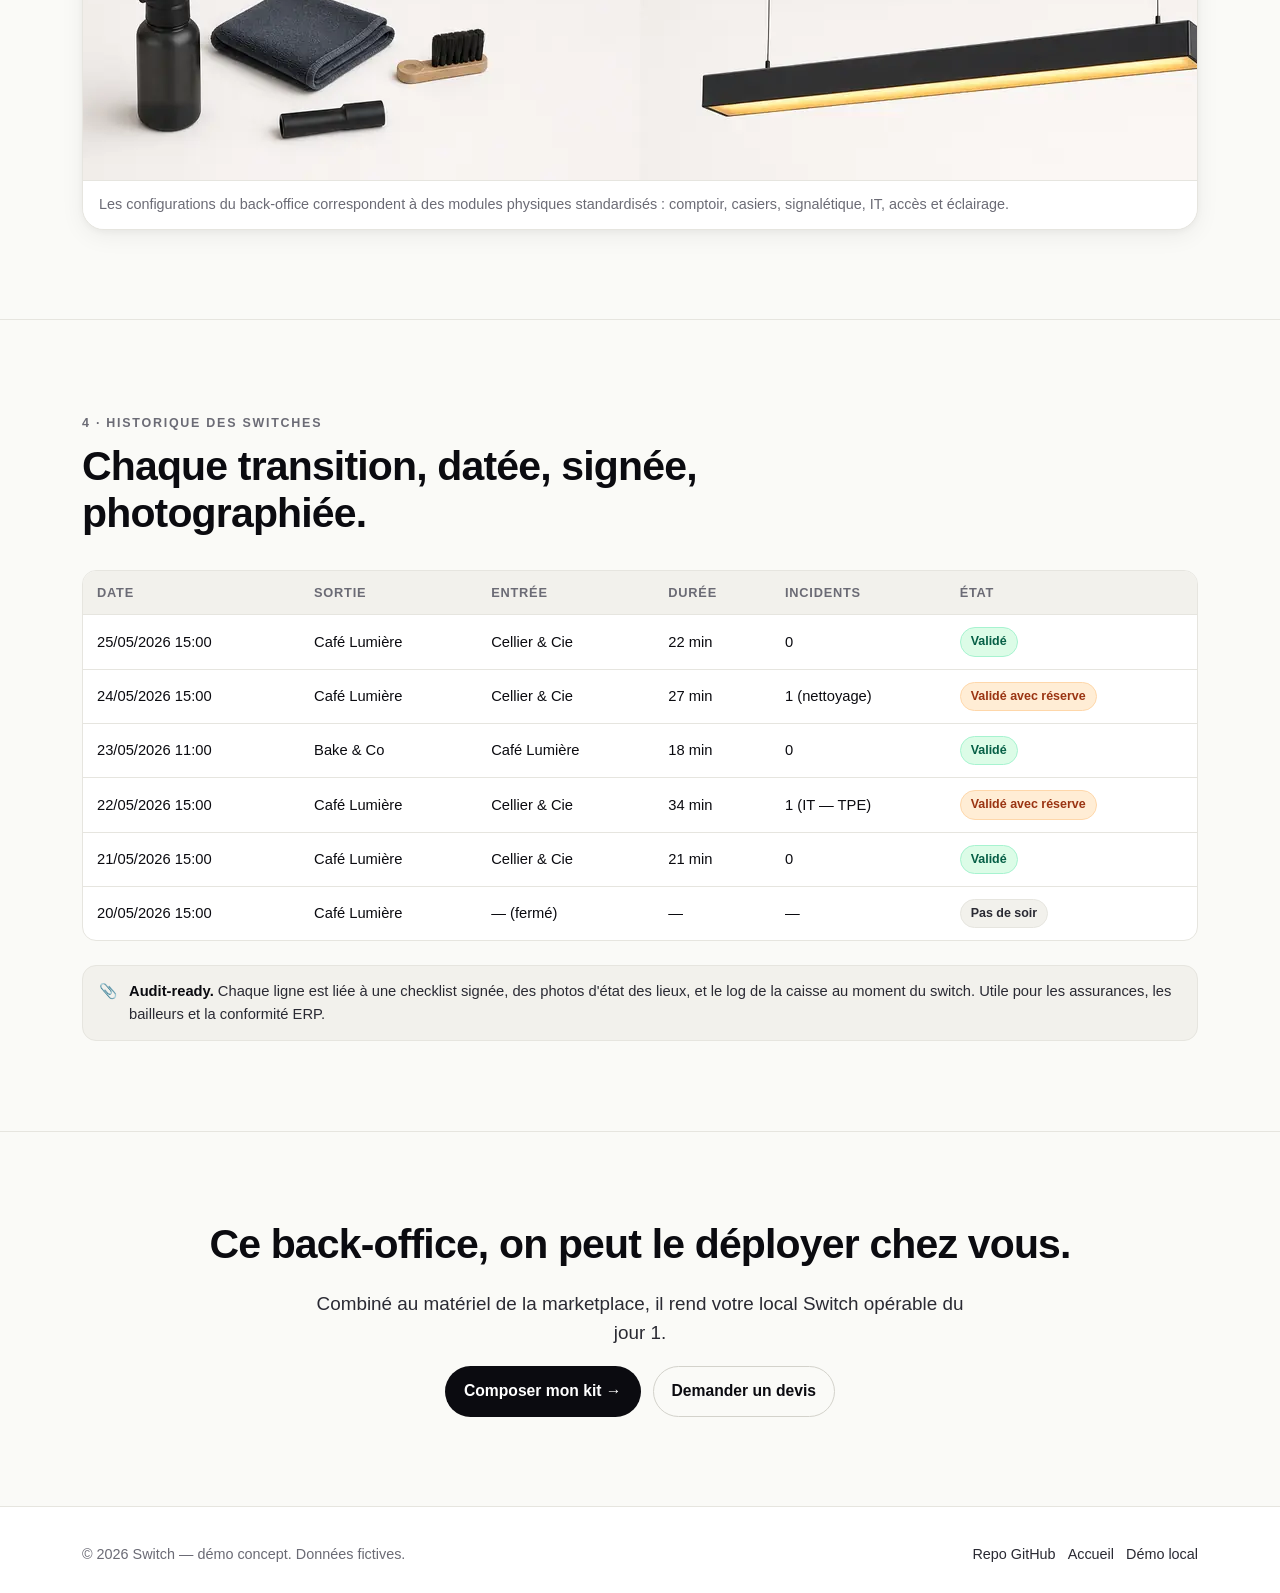
==== commit ef91f4dc: "Optimize site images and enrich demo pages Replaces heavy PNG illustrations with resized WebP assets" ====
--- a/docs/backoffice.html
+++ b/docs/backoffice.html
@@ -36,6 +36,10 @@
     <p class="lead">
       Le planning, les opérateurs, les configurations du local et l'historique des switches. C'est la vue d'orchestration qui rend le concept opérable au jour le jour.
     </p>
+    <figure class="media-card mt-4">
+      <img src="assets/img/switch-tablette-it-acces.webp" alt="Système Switch : tablette de pilotage, routeur, badges et serrure connectée" width="900" height="600" fetchpriority="high" />
+      <figcaption>Le back-office pilote ce que les modules terrain exécutent : accès, réseaux, checklists et logs d'exploitation.</figcaption>
+    </figure>
   </div>
 </section>
 
@@ -106,6 +110,11 @@
       <span><span class="sw" style="background:#FCE7F3; width:12px; height:12px; display:inline-block; border-radius:3px; vertical-align:-2px;"></span> Pop-up</span>
       <span><span class="sw" style="background:#E5E7EB; width:12px; height:12px; display:inline-block; border-radius:3px; vertical-align:-2px;"></span> Switch / maintenance</span>
     </div>
+
+    <figure class="media-card mt-4">
+      <img src="assets/img/switch-home-staging-surfaces.webp" alt="Zoning Switch selon différentes surfaces commerciales" width="1200" height="800" loading="lazy" decoding="async" />
+      <figcaption>Le planning dépend du zoning initial : plus la surface augmente, plus le back-office gère de zones, d'opérateurs et de configurations.</figcaption>
+    </figure>
   </div>
 </section>
 
@@ -219,6 +228,11 @@
         <a class="btn btn-ghost" href="#">Activer cette config</a>
       </div>
     </div>
+
+    <figure class="media-card mt-4">
+      <img src="assets/img/switch-kit-equipements-standardises.webp" alt="Modules physiques standardisés pilotés par le back-office Switch" width="1200" height="800" loading="lazy" decoding="async" />
+      <figcaption>Les configurations du back-office correspondent à des modules physiques standardisés : comptoir, casiers, signalétique, IT, accès et éclairage.</figcaption>
+    </figure>
   </div>
 </section>
 
--- a/docs/assets/css/style.css
+++ b/docs/assets/css/style.css
@@ -226,6 +226,28 @@
   font-size: .92rem;
 }
 .hero-meta strong { color: var(--ink); font-weight: 650; }
+
+.hero-shot {
+  margin: 0;
+  border-radius: var(--radius-lg);
+  background: var(--bg-elev);
+  border: 1px solid var(--line);
+  box-shadow: var(--shadow-lg);
+  overflow: hidden;
+}
+.hero-shot img {
+  width: 100%;
+  aspect-ratio: 4 / 3.15;
+  object-fit: cover;
+}
+.hero-shot figcaption,
+.media-card figcaption {
+  padding: 12px 16px 14px;
+  color: var(--muted);
+  font-size: .9rem;
+  border-top: 1px solid var(--line);
+  background: rgba(255, 255, 255, .75);
+}
 
 /* Hero visuel : "deux états" d'un même local */
 .local-card {
@@ -645,6 +667,12 @@
   color: var(--muted);
   font-size: 2rem;
   border: 1px solid var(--line);
+  overflow: hidden;
+}
+.product .thumb img {
+  width: 100%;
+  height: 100%;
+  object-fit: cover;
 }
 .product h4 { margin: 0 0 4px; font-size: 1rem; }
 .product .meta { color: var(--muted); font-size: .84rem; margin-bottom: 10px; }
@@ -733,6 +761,95 @@
   font-size: .92rem;
 }
 .notice strong { color: var(--ink); }
+
+/* ---------- Offer visuals ---------- */
+.offer-layer {
+  background: var(--bg-elev);
+  border: 1px solid var(--line);
+  border-radius: var(--radius-lg);
+  padding: 26px;
+  box-shadow: var(--shadow-sm);
+}
+.offer-layer h3 { margin-top: 14px; }
+.surface-tiers {
+  display: grid;
+  grid-template-columns: repeat(4, minmax(0, 1fr));
+  gap: 10px;
+  margin-top: 22px;
+}
+.surface-tiers > div {
+  border: 1px solid var(--line);
+  border-radius: 12px;
+  padding: 12px;
+  background: var(--bg-soft);
+}
+.surface-tiers strong {
+  display: block;
+  font-size: 1.35rem;
+  line-height: 1;
+}
+.surface-tiers span,
+.surface-tiers em {
+  display: block;
+  color: var(--muted);
+  font-size: .78rem;
+  font-style: normal;
+}
+.system-stack {
+  display: flex;
+  flex-wrap: wrap;
+  gap: 8px;
+  margin-top: 22px;
+}
+.system-stack span {
+  padding: 8px 12px;
+  border-radius: 999px;
+  background: linear-gradient(135deg, var(--day-soft), var(--night-soft));
+  border: 1px solid var(--line);
+  font-weight: 600;
+  font-size: .86rem;
+}
+.media-card {
+  margin: 0;
+  overflow: hidden;
+  border: 1px solid var(--line);
+  border-radius: var(--radius-lg);
+  background: var(--bg-elev);
+  box-shadow: var(--shadow);
+}
+.media-card img {
+  width: 100%;
+  object-fit: cover;
+}
+.product-showcase {
+  align-items: stretch;
+}
+.visual-product {
+  overflow: hidden;
+  border: 1px solid var(--line);
+  border-radius: var(--radius-lg);
+  background: var(--bg-elev);
+  box-shadow: var(--shadow-sm);
+}
+.visual-product img {
+  width: 100%;
+  aspect-ratio: 4 / 3;
+  object-fit: cover;
+  border-bottom: 1px solid var(--line);
+}
+.visual-product h3,
+.visual-product p {
+  padding-inline: 20px;
+}
+.visual-product h3 {
+  margin-top: 18px;
+}
+.visual-product p {
+  margin-bottom: 20px;
+}
+@media (max-width: 700px) {
+  .surface-tiers { grid-template-columns: repeat(2, minmax(0, 1fr)); }
+}
 
 /* ---------- Footer ---------- */
 footer.site {
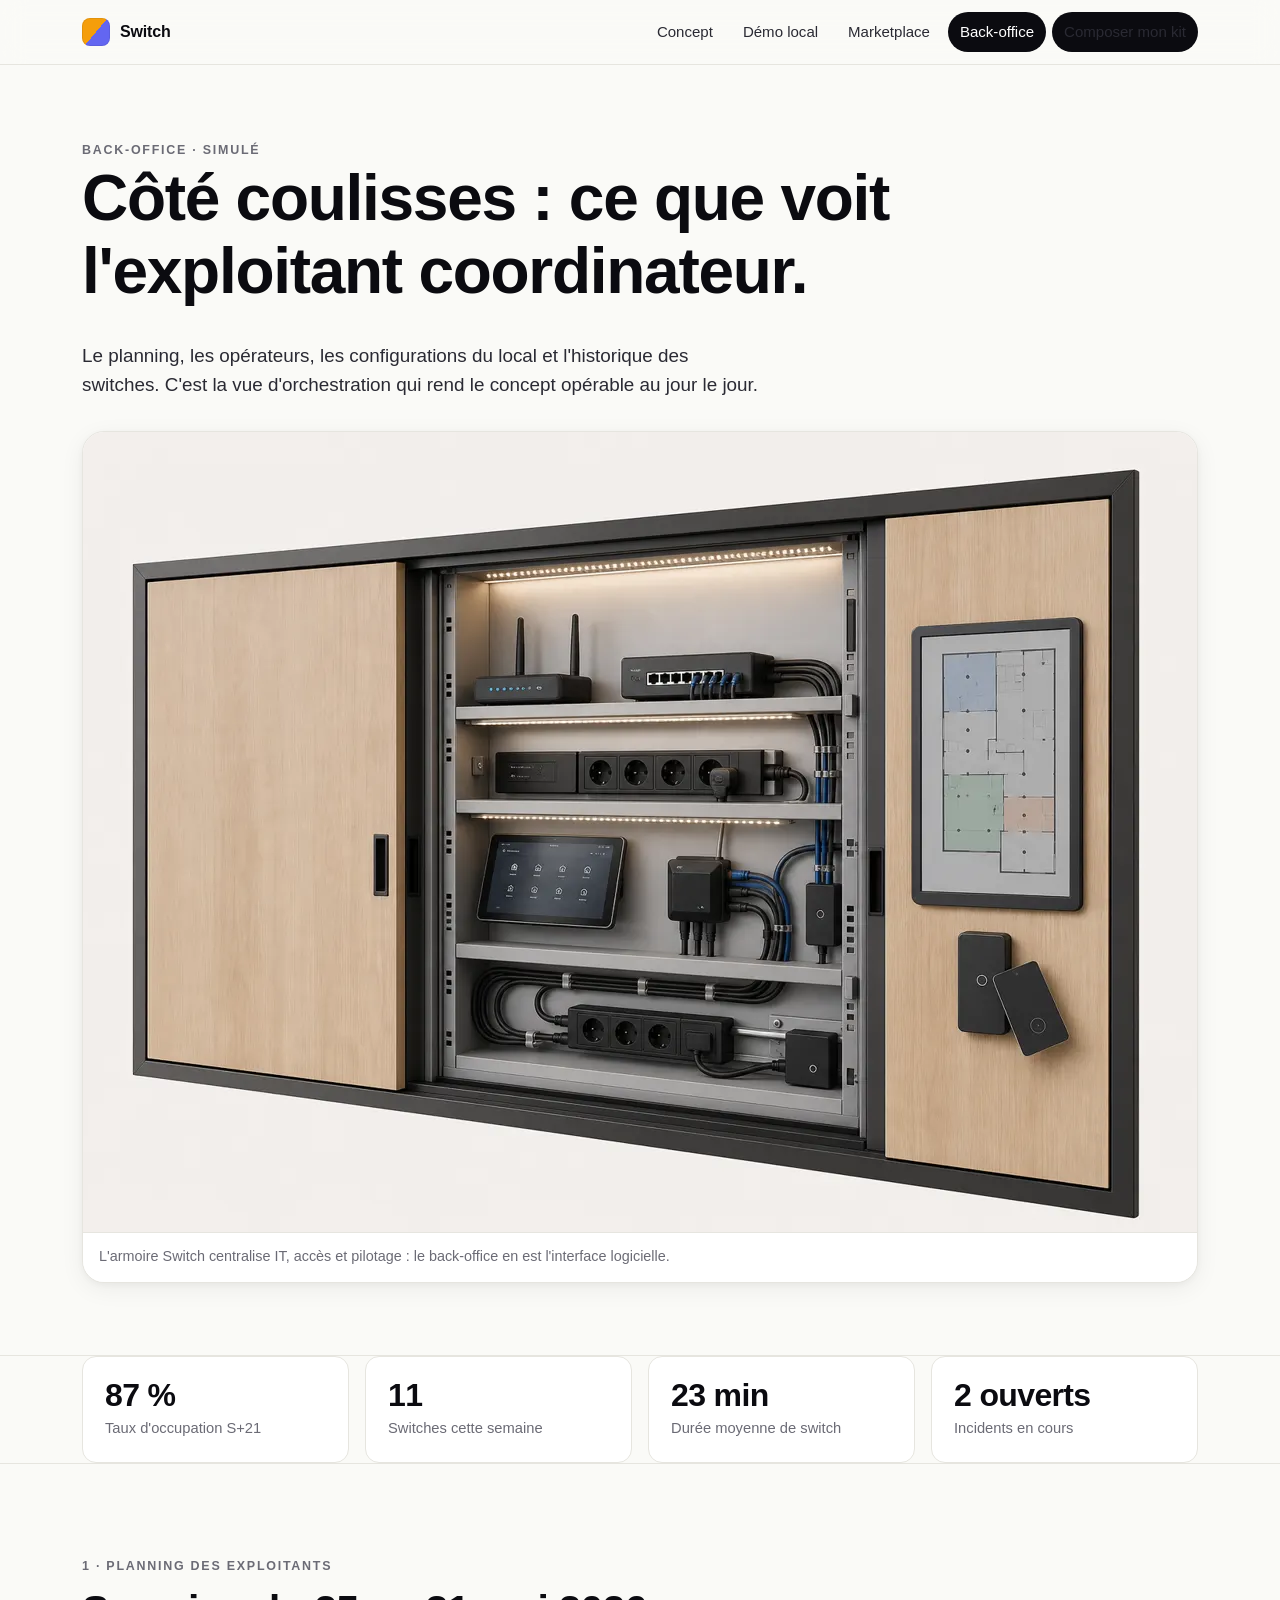
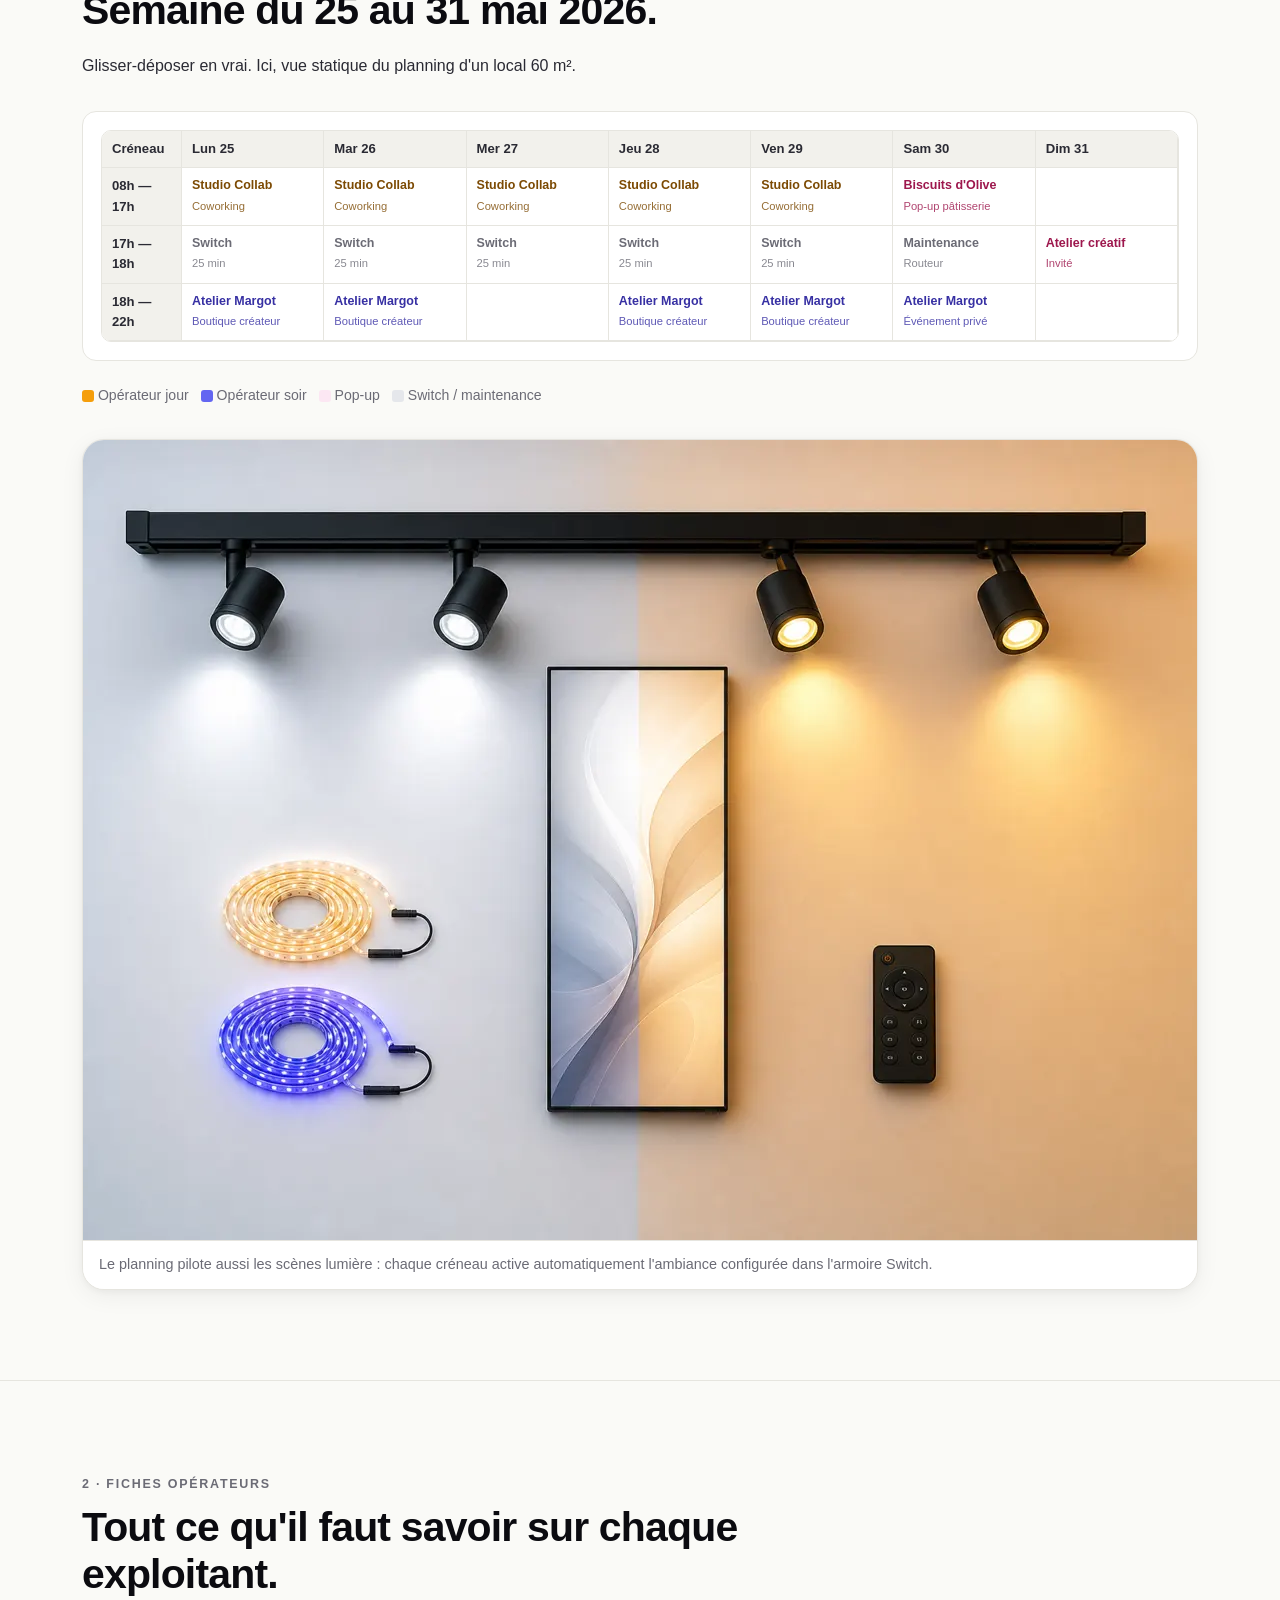
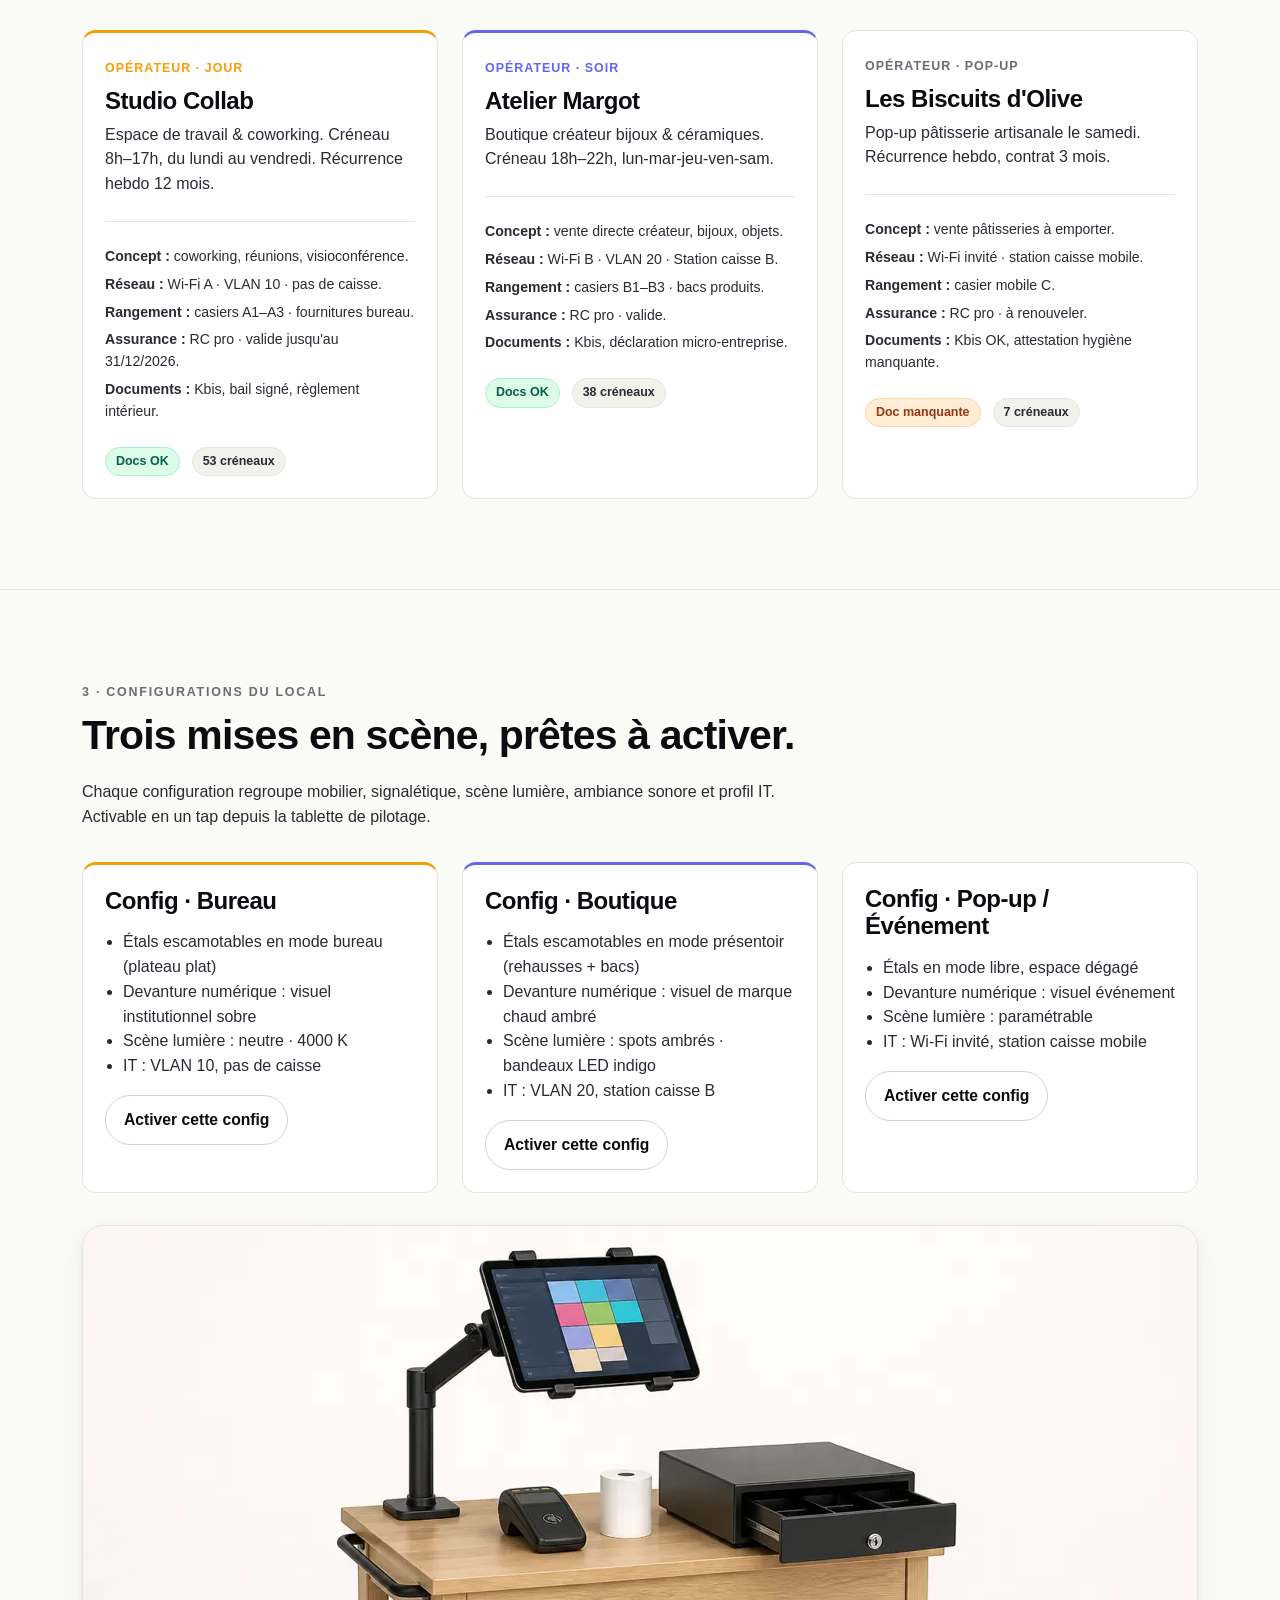
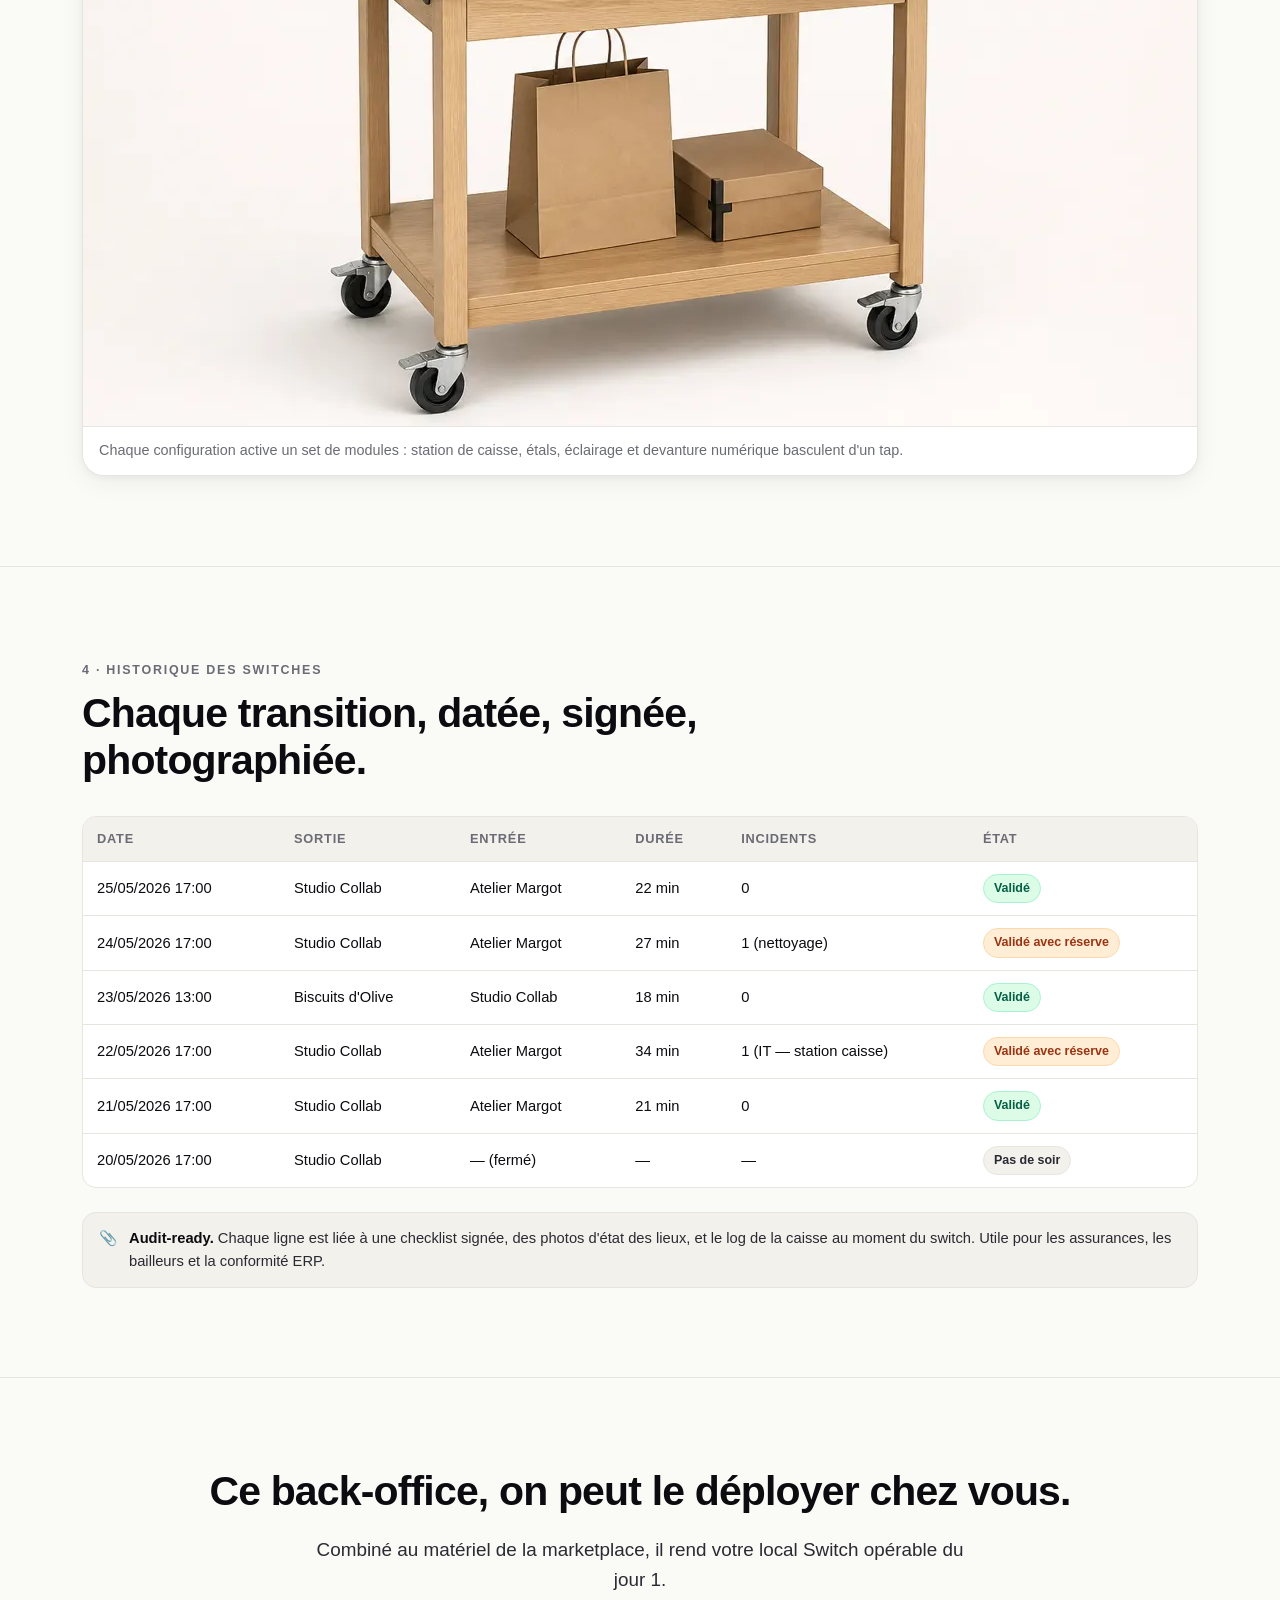
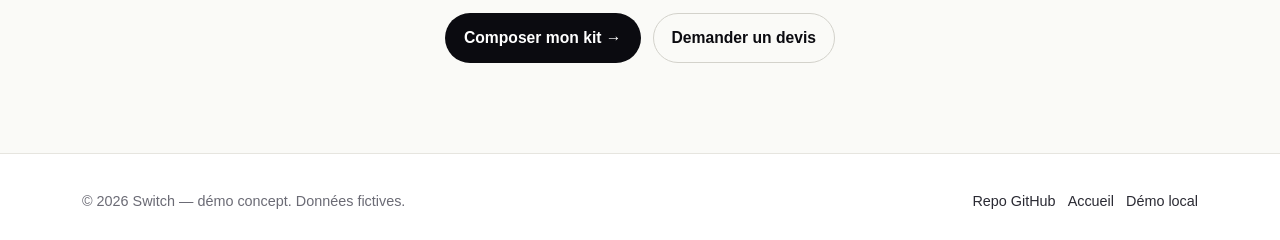
==== commit 895f4bf0: "Refonte site Switch : 6 modules produits illustrés, cas d'usage bureau/boutique - Génération de 6 il" ====
--- a/docs/backoffice.html
+++ b/docs/backoffice.html
@@ -37,8 +37,8 @@
       Le planning, les opérateurs, les configurations du local et l'historique des switches. C'est la vue d'orchestration qui rend le concept opérable au jour le jour.
     </p>
     <figure class="media-card mt-4">
-      <img src="assets/img/switch-tablette-it-acces.webp" alt="Système Switch : tablette de pilotage, routeur, badges et serrure connectée" width="900" height="600" fetchpriority="high" />
-      <figcaption>Le back-office pilote ce que les modules terrain exécutent : accès, réseaux, checklists et logs d'exploitation.</figcaption>
+      <img src="assets/img/switch-prod-armoire-switch.webp" alt="Armoire Switch murale : routeur, tablette de pilotage, lecteur NFC et câblage centralisé" width="1200" height="800" fetchpriority="high" />
+      <figcaption>L'armoire Switch centralise IT, accès et pilotage : le back-office en est l'interface logicielle.</figcaption>
     </figure>
   </div>
 </section>
@@ -75,31 +75,31 @@
         <div class="ph">Sam 30</div>
         <div class="ph">Dim 31</div>
 
-        <div class="ph">08h — 15h</div>
-        <div class="slot slot--day"><strong>Café Lumière</strong><span>Lunch + coffee</span></div>
-        <div class="slot slot--day"><strong>Café Lumière</strong><span>Lunch + coffee</span></div>
-        <div class="slot slot--day"><strong>Café Lumière</strong><span>Lunch + coffee</span></div>
-        <div class="slot slot--day"><strong>Café Lumière</strong><span>Lunch + coffee</span></div>
-        <div class="slot slot--day"><strong>Café Lumière</strong><span>Lunch + coffee</span></div>
-        <div class="slot slot--popup"><strong>Pop-up cookies</strong><span>Bake & Co</span></div>
+        <div class="ph">08h — 17h</div>
+        <div class="slot slot--day"><strong>Studio Collab</strong><span>Coworking</span></div>
+        <div class="slot slot--day"><strong>Studio Collab</strong><span>Coworking</span></div>
+        <div class="slot slot--day"><strong>Studio Collab</strong><span>Coworking</span></div>
+        <div class="slot slot--day"><strong>Studio Collab</strong><span>Coworking</span></div>
+        <div class="slot slot--day"><strong>Studio Collab</strong><span>Coworking</span></div>
+        <div class="slot slot--popup"><strong>Biscuits d'Olive</strong><span>Pop-up pâtisserie</span></div>
         <div class="slot"></div>
 
-        <div class="ph">15h — 17h</div>
-        <div class="slot slot--maint"><strong>Switch</strong><span>25 min · ménage</span></div>
-        <div class="slot slot--maint"><strong>Switch</strong><span>25 min · ménage</span></div>
-        <div class="slot slot--maint"><strong>Switch</strong><span>25 min · ménage</span></div>
-        <div class="slot slot--maint"><strong>Switch</strong><span>25 min · ménage</span></div>
-        <div class="slot slot--maint"><strong>Switch</strong><span>25 min · ménage</span></div>
+        <div class="ph">17h — 18h</div>
+        <div class="slot slot--maint"><strong>Switch</strong><span>25 min</span></div>
+        <div class="slot slot--maint"><strong>Switch</strong><span>25 min</span></div>
+        <div class="slot slot--maint"><strong>Switch</strong><span>25 min</span></div>
+        <div class="slot slot--maint"><strong>Switch</strong><span>25 min</span></div>
+        <div class="slot slot--maint"><strong>Switch</strong><span>25 min</span></div>
         <div class="slot slot--maint"><strong>Maintenance</strong><span>Routeur</span></div>
-        <div class="slot slot--popup"><strong>Atelier yoga</strong><span>Studio Onde</span></div>
-
-        <div class="ph">18h — 23h</div>
-        <div class="slot slot--night"><strong>Cellier &amp; Cie</strong><span>Bar à vin</span></div>
-        <div class="slot slot--night"><strong>Cellier &amp; Cie</strong><span>Bar à vin</span></div>
+        <div class="slot slot--popup"><strong>Atelier créatif</strong><span>Invité</span></div>
+
+        <div class="ph">18h — 22h</div>
+        <div class="slot slot--night"><strong>Atelier Margot</strong><span>Boutique créateur</span></div>
+        <div class="slot slot--night"><strong>Atelier Margot</strong><span>Boutique créateur</span></div>
         <div class="slot"></div>
-        <div class="slot slot--night"><strong>Cellier &amp; Cie</strong><span>Bar à vin</span></div>
-        <div class="slot slot--night"><strong>Cellier &amp; Cie</strong><span>Bar à vin</span></div>
-        <div class="slot slot--night"><strong>Cellier &amp; Cie</strong><span>Privatisation</span></div>
+        <div class="slot slot--night"><strong>Atelier Margot</strong><span>Boutique créateur</span></div>
+        <div class="slot slot--night"><strong>Atelier Margot</strong><span>Boutique créateur</span></div>
+        <div class="slot slot--night"><strong>Atelier Margot</strong><span>Événement privé</span></div>
         <div class="slot"></div>
       </div>
     </div>
@@ -112,8 +112,8 @@
     </div>
 
     <figure class="media-card mt-4">
-      <img src="assets/img/switch-home-staging-surfaces.webp" alt="Zoning Switch selon différentes surfaces commerciales" width="1200" height="800" loading="lazy" decoding="async" />
-      <figcaption>Le planning dépend du zoning initial : plus la surface augmente, plus le back-office gère de zones, d'opérateurs et de configurations.</figcaption>
+      <img src="assets/img/switch-prod-kit-eclairage-da.webp" alt="Kit direction artistique Switch : spots et bandeaux LED en deux ambiances" width="1200" height="800" loading="lazy" decoding="async" />
+      <figcaption>Le planning pilote aussi les scènes lumière : chaque créneau active automatiquement l'ambiance configurée dans l'armoire Switch.</figcaption>
     </figure>
   </div>
 </section>
@@ -129,15 +129,15 @@
     <div class="grid grid-3">
       <article class="card card-day">
         <div class="card-flag" style="color:var(--day)">Opérateur · Jour</div>
-        <h3>Café Lumière</h3>
-        <p>Coffee shop &amp; lunch. Créneau 8h–15h, du lundi au vendredi. Recurrence hebdo verrouillée 12 mois.</p>
+        <h3>Studio Collab</h3>
+        <p>Espace de travail &amp; coworking. Créneau 8h–17h, du lundi au vendredi. Récurrence hebdo 12 mois.</p>
         <div class="divider"></div>
         <div style="font-size:.88rem; color: var(--ink-2); display:grid; gap:6px;">
-          <div><strong>Concept&nbsp;:</strong> café, viennoiseries, formules lunch.</div>
-          <div><strong>Réseau&nbsp;:</strong> Wi-Fi A · VLAN 10 · Caisse A.</div>
-          <div><strong>Rangement&nbsp;:</strong> casiers A1–A2 · frigo A.</div>
+          <div><strong>Concept&nbsp;:</strong> coworking, réunions, visioconférence.</div>
+          <div><strong>Réseau&nbsp;:</strong> Wi-Fi A · VLAN 10 · pas de caisse.</div>
+          <div><strong>Rangement&nbsp;:</strong> casiers A1–A3 · fournitures bureau.</div>
           <div><strong>Assurance&nbsp;:</strong> RC pro · valide jusqu'au 31/12/2026.</div>
-          <div><strong>Documents&nbsp;:</strong> Kbis, hygiène, bail signé.</div>
+          <div><strong>Documents&nbsp;:</strong> Kbis, bail signé, règlement intérieur.</div>
         </div>
         <div class="flex mt-3">
           <span class="badge badge--ok">Docs OK</span>
@@ -147,15 +147,15 @@
 
       <article class="card card-night">
         <div class="card-flag" style="color:var(--night)">Opérateur · Soir</div>
-        <h3>Cellier &amp; Cie</h3>
-        <p>Bar à vin &amp; dégustations. Créneau 18h–23h, lun-mar-jeu-ven-sam. Privatisations le samedi.</p>
+        <h3>Atelier Margot</h3>
+        <p>Boutique créateur bijoux &amp; céramiques. Créneau 18h–22h, lun-mar-jeu-ven-sam.</p>
         <div class="divider"></div>
         <div style="font-size:.88rem; color: var(--ink-2); display:grid; gap:6px;">
-          <div><strong>Concept&nbsp;:</strong> bar à vin nature, planches.</div>
-          <div><strong>Réseau&nbsp;:</strong> Wi-Fi B · VLAN 20 · Caisse B.</div>
-          <div><strong>Rangement&nbsp;:</strong> casiers B1–B3 · frigo B.</div>
-          <div><strong>Licence&nbsp;:</strong> IV · valide.</div>
-          <div><strong>Documents&nbsp;:</strong> Kbis, formation permis exploit.</div>
+          <div><strong>Concept&nbsp;:</strong> vente directe créateur, bijoux, objets.</div>
+          <div><strong>Réseau&nbsp;:</strong> Wi-Fi B · VLAN 20 · Station caisse B.</div>
+          <div><strong>Rangement&nbsp;:</strong> casiers B1–B3 · bacs produits.</div>
+          <div><strong>Assurance&nbsp;:</strong> RC pro · valide.</div>
+          <div><strong>Documents&nbsp;:</strong> Kbis, déclaration micro-entreprise.</div>
         </div>
         <div class="flex mt-3">
           <span class="badge badge--ok">Docs OK</span>
@@ -165,12 +165,12 @@
 
       <article class="card">
         <div class="card-flag">Opérateur · Pop-up</div>
-        <h3>Bake &amp; Co</h3>
-        <p>Pop-up cookies &amp; pâtisserie le samedi matin. Récurrence hebdo, contrat 3 mois.</p>
+        <h3>Les Biscuits d'Olive</h3>
+        <p>Pop-up pâtisserie artisanale le samedi. Récurrence hebdo, contrat 3 mois.</p>
         <div class="divider"></div>
         <div style="font-size:.88rem; color: var(--ink-2); display:grid; gap:6px;">
           <div><strong>Concept&nbsp;:</strong> vente pâtisseries à emporter.</div>
-          <div><strong>Réseau&nbsp;:</strong> Wi-Fi invité · TPE mobile.</div>
+          <div><strong>Réseau&nbsp;:</strong> Wi-Fi invité · station caisse mobile.</div>
           <div><strong>Rangement&nbsp;:</strong> casier mobile C.</div>
           <div><strong>Assurance&nbsp;:</strong> RC pro · à renouveler.</div>
           <div><strong>Documents&nbsp;:</strong> Kbis OK, attestation hygiène manquante.</div>
@@ -195,43 +195,40 @@
 
     <div class="grid grid-3">
       <div class="card card-day">
-        <h3>Config · Café</h3>
+        <h3>Config · Bureau</h3>
         <ul style="padding-left:18px; color:var(--ink-2);">
-          <li>Mobilier&nbsp;: tables 4p × 3, mange-debout × 2</li>
-          <li>Comptoir mobile en façade</li>
-          <li>Scène lumière&nbsp;: chaude · 3000 K</li>
-          <li>Playlist&nbsp;: « Café morning »</li>
-          <li>IT&nbsp;: VLAN 10, caisse A</li>
+          <li>Étals escamotables en mode bureau (plateau plat)</li>
+          <li>Devanture numérique : visuel institutionnel sobre</li>
+          <li>Scène lumière&nbsp;: neutre · 4000 K</li>
+          <li>IT&nbsp;: VLAN 10, pas de caisse</li>
         </ul>
         <a class="btn btn-ghost" href="#">Activer cette config</a>
       </div>
       <div class="card card-night">
-        <h3>Config · Bar</h3>
+        <h3>Config · Boutique</h3>
         <ul style="padding-left:18px; color:var(--ink-2);">
-          <li>Mobilier&nbsp;: tables hautes × 4, mange-debout × 2</li>
-          <li>Comptoir mobile en îlot central</li>
-          <li>Scène lumière&nbsp;: tamisée · 2200 K</li>
-          <li>Playlist&nbsp;: « Wine bar »</li>
-          <li>IT&nbsp;: VLAN 20, caisse B</li>
+          <li>Étals escamotables en mode présentoir (rehausses + bacs)</li>
+          <li>Devanture numérique : visuel de marque chaud ambré</li>
+          <li>Scène lumière&nbsp;: spots ambrés · bandeaux LED indigo</li>
+          <li>IT&nbsp;: VLAN 20, station caisse B</li>
         </ul>
         <a class="btn btn-ghost" href="#">Activer cette config</a>
       </div>
       <div class="card">
-        <h3>Config · Atelier / Privé</h3>
+        <h3>Config · Pop-up / Événement</h3>
         <ul style="padding-left:18px; color:var(--ink-2);">
-          <li>Mobilier&nbsp;: tables empilées, espace dégagé</li>
-          <li>Cloisons légères déployées</li>
-          <li>Scène lumière&nbsp;: neutre · 4000 K</li>
-          <li>Playlist&nbsp;: invité</li>
-          <li>IT&nbsp;: Wi-Fi invité, pas de caisse</li>
+          <li>Étals en mode libre, espace dégagé</li>
+          <li>Devanture numérique : visuel événement</li>
+          <li>Scène lumière&nbsp;: paramétrable</li>
+          <li>IT&nbsp;: Wi-Fi invité, station caisse mobile</li>
         </ul>
         <a class="btn btn-ghost" href="#">Activer cette config</a>
       </div>
     </div>
 
     <figure class="media-card mt-4">
-      <img src="assets/img/switch-kit-equipements-standardises.webp" alt="Modules physiques standardisés pilotés par le back-office Switch" width="1200" height="800" loading="lazy" decoding="async" />
-      <figcaption>Les configurations du back-office correspondent à des modules physiques standardisés : comptoir, casiers, signalétique, IT, accès et éclairage.</figcaption>
+      <img src="assets/img/switch-prod-station-caisse.webp" alt="Station de caisse mobile Switch déployée en configuration boutique" width="1200" height="800" loading="lazy" decoding="async" />
+      <figcaption>Chaque configuration active un set de modules : station de caisse, étals, éclairage et devanture numérique basculent d'un tap.</figcaption>
     </figure>
   </div>
 </section>
@@ -258,48 +255,48 @@
         </thead>
         <tbody>
           <tr>
-            <td>25/05/2026 15:00</td>
-            <td>Café Lumière</td>
-            <td>Cellier &amp; Cie</td>
+            <td>25/05/2026 17:00</td>
+            <td>Studio Collab</td>
+            <td>Atelier Margot</td>
             <td>22 min</td>
             <td>0</td>
             <td><span class="badge badge--ok">Validé</span></td>
           </tr>
           <tr>
-            <td>24/05/2026 15:00</td>
-            <td>Café Lumière</td>
-            <td>Cellier &amp; Cie</td>
+            <td>24/05/2026 17:00</td>
+            <td>Studio Collab</td>
+            <td>Atelier Margot</td>
             <td>27 min</td>
             <td>1 (nettoyage)</td>
             <td><span class="badge badge--warn">Validé avec réserve</span></td>
           </tr>
           <tr>
-            <td>23/05/2026 11:00</td>
-            <td>Bake &amp; Co</td>
-            <td>Café Lumière</td>
+            <td>23/05/2026 13:00</td>
+            <td>Biscuits d'Olive</td>
+            <td>Studio Collab</td>
             <td>18 min</td>
             <td>0</td>
             <td><span class="badge badge--ok">Validé</span></td>
           </tr>
           <tr>
-            <td>22/05/2026 15:00</td>
-            <td>Café Lumière</td>
-            <td>Cellier &amp; Cie</td>
+            <td>22/05/2026 17:00</td>
+            <td>Studio Collab</td>
+            <td>Atelier Margot</td>
             <td>34 min</td>
-            <td>1 (IT — TPE)</td>
+            <td>1 (IT — station caisse)</td>
             <td><span class="badge badge--warn">Validé avec réserve</span></td>
           </tr>
           <tr>
-            <td>21/05/2026 15:00</td>
-            <td>Café Lumière</td>
-            <td>Cellier &amp; Cie</td>
+            <td>21/05/2026 17:00</td>
+            <td>Studio Collab</td>
+            <td>Atelier Margot</td>
             <td>21 min</td>
             <td>0</td>
             <td><span class="badge badge--ok">Validé</span></td>
           </tr>
           <tr>
-            <td>20/05/2026 15:00</td>
-            <td>Café Lumière</td>
+            <td>20/05/2026 17:00</td>
+            <td>Studio Collab</td>
             <td>— (fermé)</td>
             <td>—</td>
             <td>—</td>
